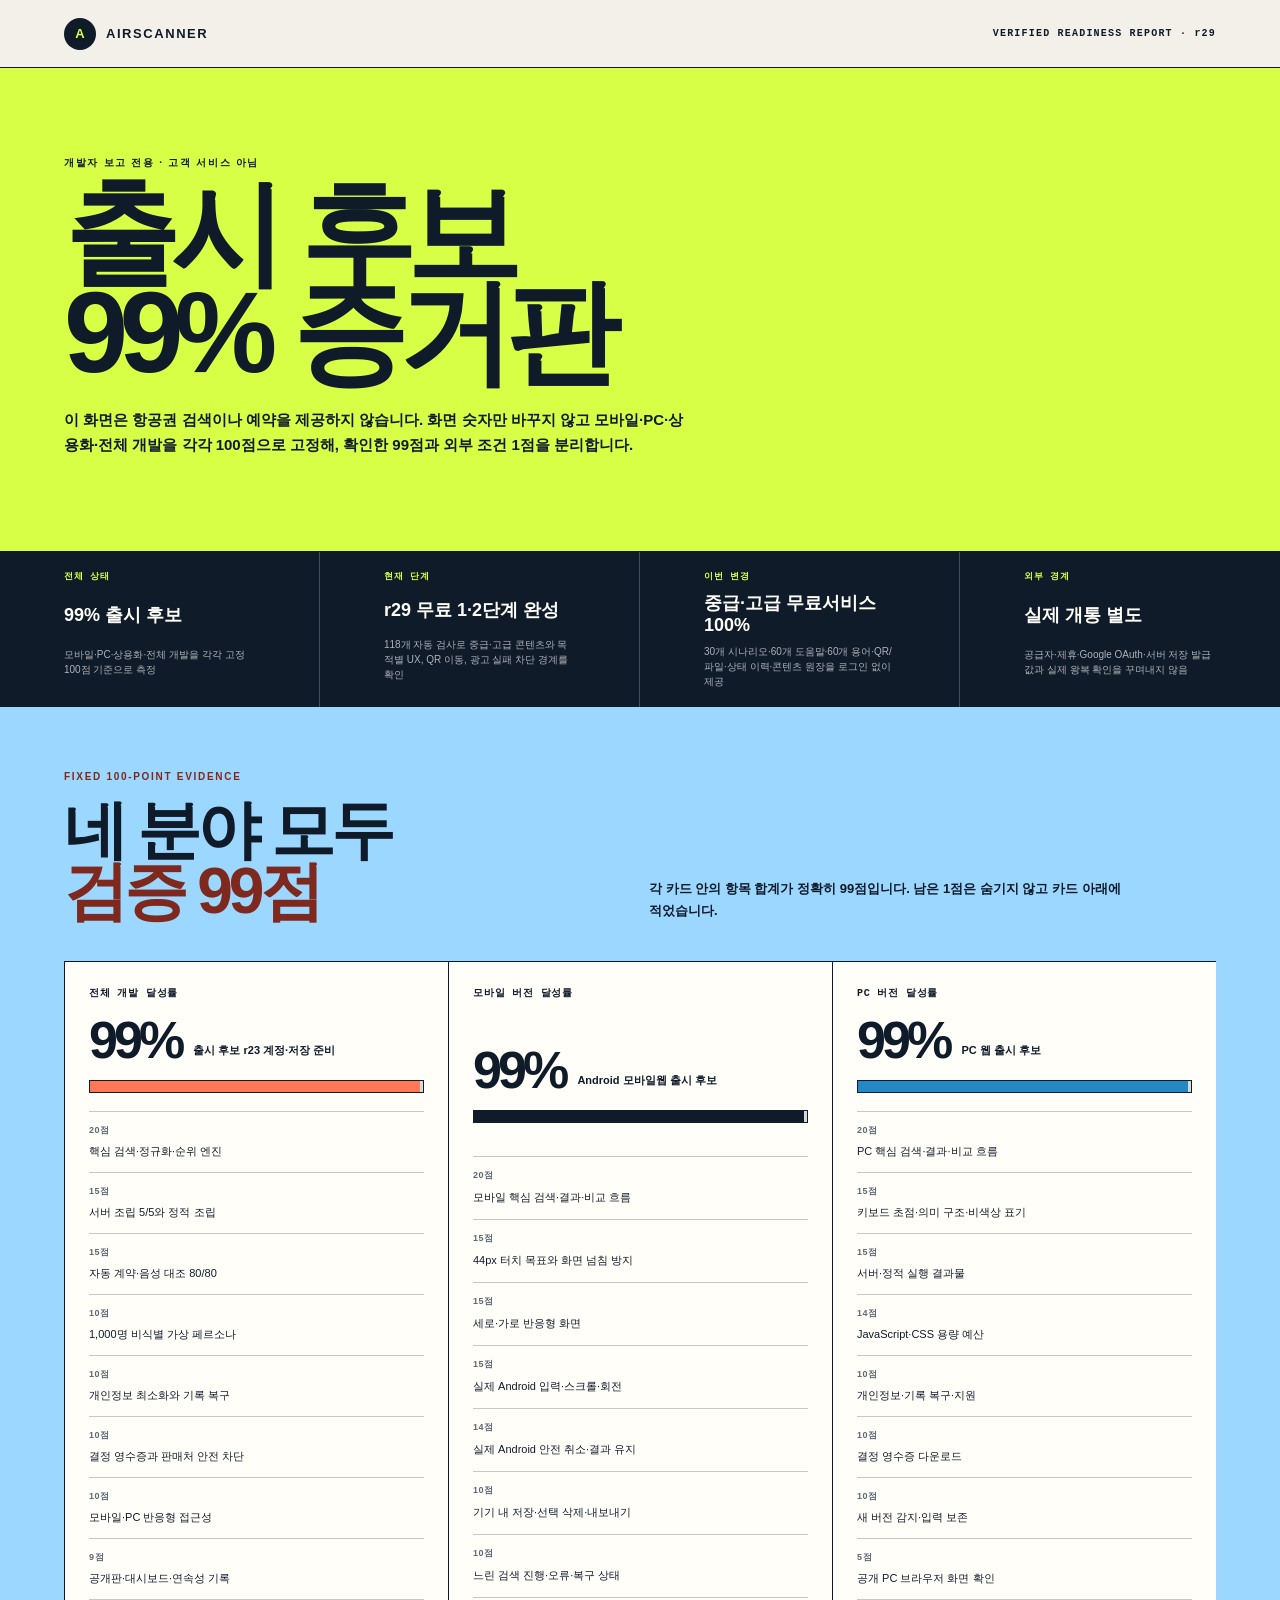
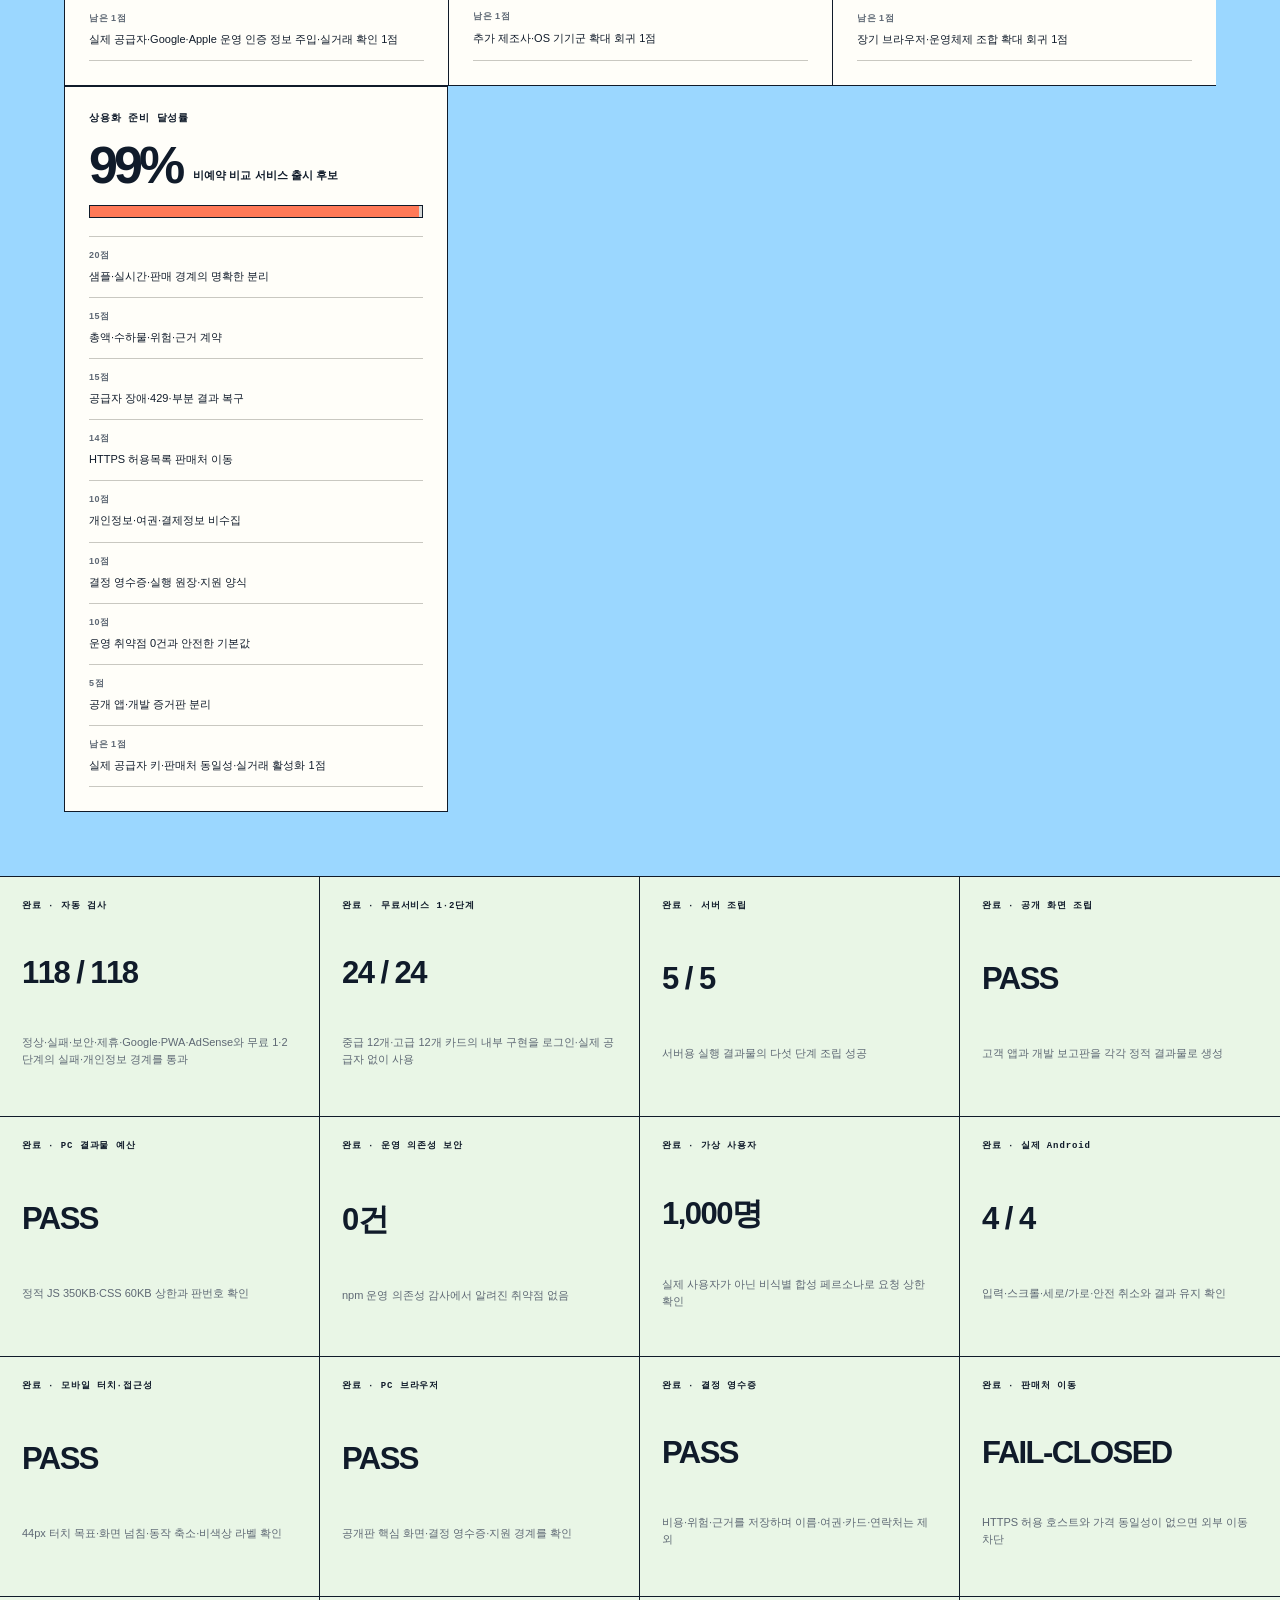
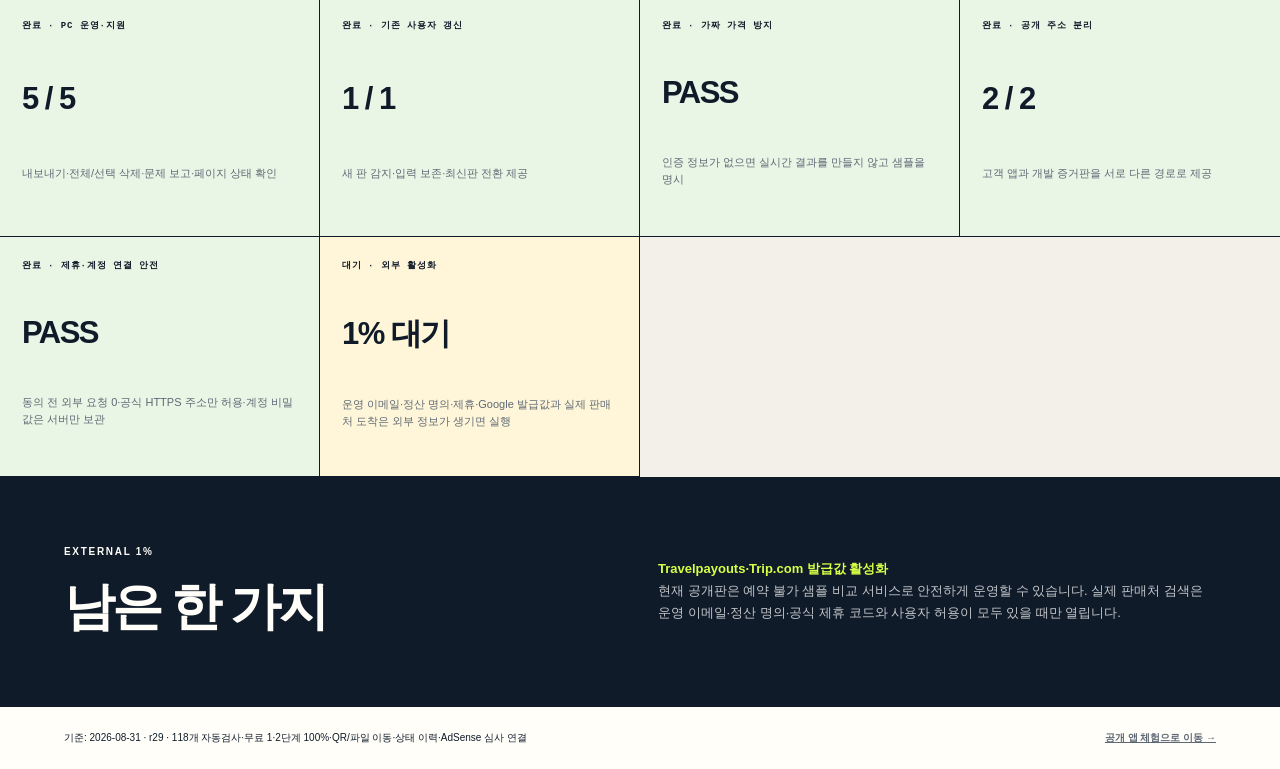
==== dashboard/index.html @ e6e827b3 "r29-free-stages-public" ====
<!doctype html>
<html lang="ko">
  <head>
    <meta charset="UTF-8" />
    <meta name="viewport" content="width=device-width, initial-scale=1.0" />
    <meta name="theme-color" content="#091628" />
    <meta name="airscanner-build" content="airscanner-0.7.0-r29-free-stage2-complete" />
    <!-- AIRSCANNER_ADSENSE_META_BEGIN --><meta name="google-adsense-account" content="ca-pub-2476023536699107"><!-- AIRSCANNER_ADSENSE_META_END -->
    <meta name="description" content="도시 공항군, 유연 날짜, 수하물과 환승 위험을 함께 비교하고 외부 판매처를 안전하게 연결하는 에어스캐너" />
    <link rel="manifest" href="./manifest.webmanifest" />
    <title>에어스캐너 — 실제 총비용 항공권 비교</title>
  </head>
  <body>
    <div id="root"></div>
    <link rel="stylesheet" href="./assets/index.css" />
    <script defer src="./assets/index.js"></script>
  </body>
</html>
---- dashboard/assets/index.css ----
:root{--ink:#101b2a;--paper:#f2f0e9;--white:#fffef9;--lime:#d7ff45;--orange:#ff7957;--blue:#9bd7ff;--green:#dff4d8;--line:#c9c8c1;--muted:#5e6874;--danger:#7f281d;--shadow:0 20px 60px rgba(16, 27, 42, .12)}*{box-sizing:border-box}body,html{overflow-x:clip}html{-webkit-text-size-adjust:100%;max-width:100%;scroll-behavior:smooth;text-size-adjust:100%}body{background:var(--paper);color:var(--ink);font-family:Arial,"Noto Sans KR",sans-serif;margin:0}button,input,select{color:inherit;font:inherit}a,button,input,select,summary{-webkit-tap-highlight-color:transparent}button{cursor:pointer}a{color:inherit;text-decoration:none}a:focus-visible,button:focus-visible,input:focus-visible,select:focus-visible,summary:focus-visible{outline:3px solid #0069c2;outline-offset:3px}section{scroll-margin-top:78px}.site-header,.site-header nav{align-items:center;display:flex}.site-header{backdrop-filter:blur(16px);background:rgba(255,254,249,.94);border-bottom:1px solid var(--ink);height:68px;justify-content:space-between;padding:0 4vw;position:sticky;top:0;z-index:30}.brand{font-size:13px;font-weight:900;gap:10px;letter-spacing:.12em}.brand,.brand-mark,.status-pill{align-items:center;display:inline-flex}.brand-mark{background:var(--ink);border-radius:50%;color:var(--lime);height:32px;justify-content:center;letter-spacing:0;width:32px}.site-header nav{font-size:11px;font-weight:800;gap:24px}.site-header nav a{white-space:nowrap}.site-header nav a:hover{text-decoration:underline;text-underline-offset:5px}.status-pill{border:1px solid var(--line);border-radius:999px;gap:8px;padding:8px 12px}.status-pill i{background:#45a854;border-radius:50%;height:8px;width:8px}.app-update-banner,.hero-console dl div{display:flex;justify-content:space-between}.app-update-banner{align-items:center;background:var(--lime);border-bottom:1px solid var(--ink);gap:24px;padding:13px 4vw;position:sticky;top:68px;z-index:29}.app-update-banner div,.first-decision li span{display:grid;gap:3px}.app-update-banner strong{font-size:12px}.app-update-banner span{font-size:10px;line-height:1.4}.app-update-banner button{background:var(--ink);border:1px solid var(--ink);color:var(--white);flex:0 0 auto;font-size:11px;font-weight:900;min-height:44px;padding:10px 16px}.hero{background:var(--white);display:grid;gap:7vw;grid-template-columns:minmax(0,1fr) 340px;min-height:640px;padding:88px 5vw 72px}.console-label,.kicker,.step-label{font-size:10px;font-weight:900;letter-spacing:.17em}.hero h1{font-size:clamp(52px,7vw,108px);letter-spacing:-.075em;line-height:.94;margin:25px 0 34px;max-width:1100px;word-break:keep-all}.hero h1 em{color:var(--orange);font-style:normal}.hero-lede{font-size:18px;line-height:1.72;margin:0;max-width:720px;word-break:keep-all}.trust-row{display:flex;flex-wrap:wrap;gap:14px 28px;margin-top:48px}.trust-row span{border-top:1px solid var(--ink);font-size:11px;font-weight:800;min-width:165px;padding-top:12px}.hero-console{align-self:end;background:var(--ink);color:var(--white);padding:28px}.hero-console .console-label{color:var(--lime);display:block;margin-bottom:54px}.hero-console>strong{display:block;font-size:25px;margin-bottom:22px}.hero-console dl{border-top:1px solid rgba(255,255,255,.25);margin:0}.hero-console dl div{border-bottom:1px solid rgba(255,255,255,.18);font-size:11px;padding:13px 0}.hero-console dt{color:rgba(255,255,255,.55)}.hero-console dd{font-weight:800;margin:0}.hero-console p{color:rgba(255,255,255,.66);font-size:12px;line-height:1.6;margin:22px 0 0}.first-decision{align-items:start;background:var(--lime);border-bottom:1px solid var(--ink);display:grid;gap:32px;grid-template-columns:minmax(0,1.05fr) minmax(0,1.25fr) minmax(220px,.7fr);padding:36px 5vw}.first-decision h2{font-size:clamp(27px,3.2vw,46px);letter-spacing:-.055em;line-height:1.03;margin:10px 0 14px}.first-decision>div>p{font-size:12px;line-height:1.65;margin:0;max-width:430px}.first-decision ol{display:grid;list-style:none;margin:0;padding:0}.first-decision li{align-items:start;border-top:1px solid rgba(20,28,34,.45);display:grid;gap:13px;grid-template-columns:32px 1fr;padding:12px 0}.first-decision li:last-child{border-bottom:1px solid rgba(20,28,34,.45)}.first-decision li>b{color:rgba(20,28,34,.6);font-size:11px;letter-spacing:.08em}.first-decision li.active strong,.first-decision li.active>b{color:var(--orange)}.first-decision li strong,.search-scope strong{font-size:13px}.first-decision li small{color:rgba(20,28,34,.72);font-size:11px;line-height:1.45}.first-decision-action{align-self:stretch;border-left:1px solid rgba(20,28,34,.45);display:flex;flex-direction:column;justify-content:space-between;padding-left:24px}.first-decision-action p{font-size:12px;font-weight:800;line-height:1.55;margin:0 0 18px}.first-decision-action button{background:var(--ink);border:1px solid var(--ink);color:var(--white);font-size:12px;font-weight:900;min-height:48px;padding:12px 16px;text-align:left}.local-record-list li span,.support-controls label{display:grid;gap:5px}.local-record-list li span>strong{align-items:center;display:flex;gap:8px}.local-record-list li span>small{color:var(--muted);font-size:10px;line-height:1.4}.support-controls{display:grid;gap:10px;grid-template-columns:1fr 1fr;margin:16px 0}.support-case,.support-controls label>span{color:var(--muted);font-size:10px;font-weight:800;line-height:1.4}.support-case{display:block;margin-top:12px}.account-section,.affiliate-section,.date-section,.evidence-section,.feedback-section,.operations-section,.results-section,.search-section{padding:84px 5vw}.account-section,.evidence-section,.feedback-section,.mode-switch button,.operations-section,.search-section{background:var(--white)}.date-section{background:var(--blue)}.results-section{background:var(--paper)}.section-heading{align-items:end;display:grid;gap:48px;grid-template-columns:minmax(0,1fr) minmax(280px,520px);margin-bottom:38px}.section-heading.compact{margin-bottom:28px}.section-heading h2{font-size:clamp(34px,4.4vw,62px);letter-spacing:-.055em;line-height:1.02;margin:12px 0 0}.section-heading p{color:var(--muted);line-height:1.7;margin:0;word-break:keep-all}.mode-switch{display:grid;grid-template-columns:1fr 1fr;margin-bottom:14px}.mode-switch button{align-items:start;border:1px solid var(--ink);display:grid;min-height:82px;padding:16px 18px;text-align:left}.account-provider-grid button+button,.affiliate-consent-actions button+button,.affiliate-provider-grid article+article,.mode-switch button+button{border-left:0}.mode-switch button[aria-pressed=true]{background:var(--ink);color:var(--white)}.mode-switch b{font-size:14px}.mode-switch span{font-size:10px;opacity:.68}.storage-banner{align-items:center;background:var(--green);border:1px solid #b9d4b3;display:flex;font-size:12px;gap:10px;margin-bottom:14px;padding:11px 14px}.search-result-status.unavailable,.storage-banner.memory-only{background:#fff0e8;border-color:#ffc1af}.storage-banner>span{align-items:center;background:var(--ink);border-radius:50%;color:var(--white);display:flex;flex:0 0 auto;height:20px;justify-content:center;width:20px}.recent-searches{align-items:center;display:flex;gap:8px;margin:0 0 14px;overflow-x:auto;padding-bottom:3px}.recent-searches>span{flex:0 0 auto;font-size:10px;font-weight:900;letter-spacing:.1em}.recent-searches button{background:var(--white);border:1px solid var(--line);display:inline-flex;flex:0 0 auto;font-size:11px;font-weight:800;gap:10px;min-height:42px;padding:10px 12px}.recent-searches small,label small{color:var(--muted)}.search-form{background:var(--white);border:1px solid var(--ink);box-shadow:var(--shadow)}.trip-type,input,select{border-bottom:1px solid var(--line)}.trip-type{display:flex;padding:12px 18px 0}.trip-type button{background:0 0;border:0;border-bottom:3px solid transparent;font-size:12px;font-weight:900;min-height:42px;padding:8px 18px}.trip-type button[aria-pressed=true]{border-bottom-color:var(--ink)}.route-grid{align-items:center;display:grid;gap:20px;grid-template-columns:1fr 48px 1fr;padding:24px}.condition-grid>label,.filter-panel>label,.primary-details label,.route-grid label{display:grid;gap:7px}fieldset legend,label>span{font-size:10px;font-weight:900;letter-spacing:.09em;text-transform:uppercase}label small{font-size:10px;line-height:1.4;text-transform:none}input,select{background:0 0;border:0;border-radius:0;min-height:44px;padding:8px 2px;width:100%}.route-grid input{font-size:clamp(26px,3vw,42px);font-weight:900;letter-spacing:-.04em;text-transform:uppercase}.swap-route{background:var(--white);border:1px solid var(--ink);border-radius:50%;font-size:18px;height:44px;width:44px}.airport-chips{align-items:center;border-top:1px solid var(--line);display:flex;flex-wrap:wrap;gap:7px;padding:12px 24px}.airport-chips>span{font-size:10px;font-weight:900;margin-right:6px}.airport-chips b{background:var(--paper);border:1px solid var(--line);border-radius:999px;font:800 10px monospace;padding:7px 10px}.airport-chips i{font-style:normal;margin:0 5px}.primary-details{border-top:1px solid var(--line);display:grid;grid-template-columns:repeat(6,1fr)}.primary-details label{border-right:1px solid var(--line);padding:17px}.primary-details label:last-child,.result-facts span:last-child{border-right:0}.disabled-field{opacity:.45}.travel-conditions{border-top:1px solid var(--ink)}.travel-conditions summary{align-items:center;display:flex;font-size:12px;font-weight:900;justify-content:space-between;min-height:52px;padding:12px 20px}.travel-conditions summary span{color:var(--muted);font-size:10px;font-weight:500}.condition-grid{background:var(--paper);border-top:1px solid var(--line);display:grid;gap:18px;grid-template-columns:1.8fr 1.3fr .8fr 1.3fr;padding:20px}fieldset{border:0;margin:0;padding:0}.segment-control{display:grid;grid-template-columns:repeat(4,1fr);margin-top:10px}.segment-control button{background:var(--white);border:1px solid var(--ink);border-right:0;font-size:10px;min-height:44px}.segment-control button:last-child{border-right:1px solid var(--ink)}.segment-control button[aria-pressed=true]{background:var(--ink);color:var(--white)}.toggle-row{align-items:center;grid-template-columns:24px 1fr;text-transform:none}.toggle-row input{accent-color:var(--ink);height:20px;min-height:20px;width:20px}.toggle-row span{display:grid;gap:3px;letter-spacing:0;text-transform:none}.toggle-row b{font-size:11px}.search-scope{align-items:center;background:var(--ink);color:var(--white);display:flex;gap:24px;justify-content:space-between;padding:18px 20px}.search-scope>div{display:grid;gap:4px}.search-scope small{color:var(--lime);font-size:9px;font-weight:900;letter-spacing:.1em}.search-scope span{color:rgba(255,255,255,.55);font-size:10px}.search-scope button{background:var(--lime);border:1px solid var(--lime);font-size:12px;font-weight:900;min-height:50px;padding:12px 18px}.search-scope button:disabled{background:#777f86;border-color:#777f86;cursor:not-allowed}.scope-blocked,.scope-executed{font-size:11px;margin:0;padding:12px 20px}.scope-blocked{background:#fff0e8;border-top:1px solid #ffc1af;color:var(--danger)}.scope-executed{background:#eef7eb;border-top:1px solid #bdd8b7;color:#294b2c}.date-matrix{display:grid;grid-auto-columns:minmax(128px,1fr);grid-auto-flow:column;overflow-x:auto;padding-bottom:8px}.date-matrix button{background:rgba(255,255,255,.62);border:1px solid var(--ink);border-right:0;display:grid;gap:8px;min-height:126px;padding:16px;text-align:left}.date-matrix button:last-child,.scope-cards>div:last-child{border-right:1px solid var(--ink)}.date-matrix button.current{background:var(--white);box-shadow:inset 0-5px 0 var(--ink)}.date-matrix button.sample-best{background:var(--lime)}.date-matrix small{font-size:9px;font-weight:900}.date-matrix strong{font:900 22px monospace}.date-matrix span{font-size:10px;line-height:1.4}.scope-cards{display:grid;grid-template-columns:1fr 1fr 2fr;margin-top:18px}.ranking-tabs button,.scope-cards>div{border:1px solid var(--ink);border-right:0;display:grid}.scope-cards>div{background:rgba(255,255,255,.55);gap:7px;min-height:78px;padding:14px}.scope-cards small{font-size:9px}.ranking-tabs b,.scope-cards strong{font-size:12px}.sticky-search-summary{align-items:center;background:var(--ink);color:var(--white);display:grid;gap:18px;grid-template-columns:1fr 1.4fr 1.4fr auto;margin:-84px -5vw 16px;padding:14px 5vw;position:sticky;top:68px;z-index:20}.sticky-search-summary div{display:grid;gap:3px}.sticky-search-summary small{color:rgba(255,255,255,.55);font-size:8px;letter-spacing:.1em}.sticky-search-summary strong{font-size:11px}.sticky-search-summary a{border:1px solid rgba(255,255,255,.5);font-size:10px;font-weight:900;min-height:40px;padding:12px}.search-result-status{align-items:center;background:#eef4fa;border:1px solid #bed5e9;display:flex;gap:20px;justify-content:space-between;margin-bottom:0;padding:14px 16px}.search-result-status>div{display:grid;gap:4px}.search-result-status strong{font-size:10px;letter-spacing:.1em}.search-result-status span{font-size:12px;line-height:1.5}.provider-progress small,.provider-progress span,.search-result-status small{color:var(--muted);font-size:9px}.search-result-status.complete{background:var(--green);border-color:#b9d4b3}.retry-search{background:0 0;border:1px solid currentColor;flex:0 0 auto;font-size:10px;font-weight:900;min-height:42px;padding:10px 12px}.provider-progress{border-bottom:1px solid var(--line);border-left:1px solid var(--line);display:grid;grid-template-columns:repeat(6,1fr);margin-bottom:68px}.provider-progress>div{background:var(--white);border-right:1px solid var(--line);display:grid;gap:4px;padding:12px 14px}.provider-progress strong{font:900 20px monospace}.ranking-tabs{display:grid;grid-template-columns:repeat(3,1fr);margin-bottom:20px}.ranking-tabs button{background:0 0;gap:5px;min-height:86px;padding:13px 15px;text-align:left}.grade-grid article:last-child,.ranking-tabs button:last-child,.state-flow span:last-child{border-right:1px solid var(--ink)}.ranking-tabs button[aria-selected=true]{background:var(--ink);color:var(--white)}.ranking-tabs small{font:800 9px monospace}.ranking-tabs span{font-size:9px;opacity:.65}.ranking-explanation{align-items:center;background:rgba(255,255,255,.78);border:1px solid var(--line);display:grid;gap:18px;grid-template-columns:minmax(180px,.7fr) minmax(260px,1.6fr) auto;margin:-6px 0 20px;padding:15px 17px}.filter-panel details p,.ranking-explanation small,.ranking-explanation span,footer a,footer p{color:var(--muted);font-size:10px}.ranking-explanation strong{display:block;margin-top:3px}.ranking-explanation p{font-size:11px;font-weight:700;margin:0}.results-layout{align-items:start;display:grid;gap:16px;grid-template-columns:220px minmax(0,1fr) 280px}.compare-panel,.filter-panel{background:var(--white);border:1px solid var(--ink);position:sticky;top:144px}.panel-title{align-items:center;background:var(--ink);color:var(--white);display:flex;justify-content:space-between;padding:13px 14px}.panel-title span{color:var(--lime);font:800 9px monospace}.panel-title b,.result-facts b{font-size:10px}.filter-panel>label{border-bottom:1px solid var(--line);padding:14px}.filter-panel details{padding:14px}.candidate-details summary,.filter-panel details summary{font-size:10px;font-weight:900}.filter-panel details p{line-height:1.5}.result-list{display:grid;gap:14px}.result-card{background:var(--white);border:1px solid var(--ink);padding:20px;transition:box-shadow .15s,transform .15s}.result-card.selected{box-shadow:6px 6px 0 var(--ink);transform:translate(-3px,-3px)}.result-card-head{display:grid;gap:24px;grid-template-columns:1fr auto}.result-role{background:var(--lime);display:inline-block;font-size:9px;font-weight:900;letter-spacing:.06em;padding:6px 8px}.matched-roles{color:var(--muted);display:block;font-size:9px;font-weight:700;margin-top:7px}.result-card h3{font-size:26px;letter-spacing:-.04em;margin:18px 0 6px}.result-card-head p{margin:0}.result-price{display:grid;gap:4px;min-width:180px;text-align:right}.result-price small,.result-price span{color:var(--muted);font-size:9px}.result-price strong{font-size:27px;letter-spacing:-.04em}.result-facts{border-bottom:1px solid var(--line);border-top:1px solid var(--line);display:grid;grid-template-columns:repeat(4,1fr);margin-top:18px}.result-facts span{border-right:1px solid var(--line);display:grid;font-size:9px;gap:5px;min-height:64px;padding:11px}.sample-warning{background:#fff4cd;border:1px solid #e4c95d;font-size:10px;line-height:1.5;margin-top:12px;padding:10px 12px}.sample-warning b{margin-right:8px}.candidate-details{border-bottom:1px solid var(--line);margin-top:10px}.candidate-details summary{min-height:44px;padding:14px 2px}.detail-columns{display:grid;gap:22px;grid-template-columns:1fr 1fr;padding:8px 0 18px}.detail-columns h4{font-size:11px;margin:0 0 10px}.breakdown-list,.identity-list{margin:0}.breakdown-list div,.identity-list div{border-bottom:1px solid var(--line);display:flex;font-size:9px;justify-content:space-between;padding:8px 0}.breakdown-list dd,.identity-list dd{font-weight:800;margin:0;max-width:62%;text-align:right}.breakdown-list .total{font-size:11px}.fx-note{color:var(--muted);font-size:9px;line-height:1.5}.result-actions{display:flex;flex-wrap:wrap;gap:8px;justify-content:flex-end;padding-top:15px}.result-actions button{min-height:44px;padding:10px 12px}.text-button{background:0 0;border:1px solid var(--line);font-size:10px;font-weight:800}.text-button[aria-pressed=true]{background:var(--blue);border-color:var(--ink)}.primary-small{background:var(--ink);border:1px solid var(--ink);color:var(--white);font-size:10px;font-weight:900}.empty-results{background:var(--white);border:1px dashed var(--ink);padding:48px;text-align:center}.compare-panel>p,.empty-results p,.result-card-head p{color:var(--muted);font-size:11px}.compare-panel{display:grid}.compare-panel>p{font-size:10px;line-height:1.5;padding:14px}.compare-item,.compare-summary{display:grid;gap:5px;padding:14px}.compare-item{border-bottom:1px solid var(--line);position:relative}.compare-item button{background:0 0;border:0;font-size:18px;position:absolute;right:8px;top:5px}.compare-item small{color:var(--muted);font-size:8px;letter-spacing:.08em}.compare-item strong{font-size:16px}.compare-item span{font-size:9px}.compare-summary{background:var(--blue)}.compare-summary small,.compare-summary span{font-size:8px}.recheck-bar{align-items:center;background:var(--ink);bottom:0;color:var(--white);display:grid;gap:10px;grid-template-columns:1fr auto auto auto;margin-top:18px;padding:14px;position:sticky;z-index:12}.recheck-bar>div{display:grid;gap:3px}.recheck-bar small{color:var(--lime);font-size:8px}.recheck-bar strong{font-size:12px}.recheck-bar span{color:rgba(255,255,255,.6);font-size:9px}.recheck-bar button{background:var(--lime);border:1px solid var(--lime);font-size:10px;font-weight:900;min-height:44px;padding:10px 13px}.recheck-bar button:disabled{background:0 0;border-color:#66707a;color:#818992;cursor:not-allowed}.evidence-grid{display:grid;gap:18px}.grade-grid,.state-flow{display:grid;grid-template-columns:repeat(5,1fr)}.grade-grid article,.state-flow span{border:1px solid var(--ink);border-right:0}.state-flow span{font:800 9px monospace;min-height:50px;padding:18px 10px;text-align:center}.grade-grid{grid-template-columns:repeat(4,1fr)}.grade-grid article{min-height:160px;padding:18px}.grade-grid b{font-size:34px}.grade-grid strong{display:block;font-size:11px;margin:18px 0 8px}.grade-grid p{line-height:1.5}.run-ledger{align-items:center;background:var(--paper);border:1px solid var(--ink);display:grid;gap:12px;grid-template-columns:1fr auto;margin-top:18px;padding:16px}.run-ledger>div{display:grid;gap:4px}.run-ledger small{font:800 8px monospace}.run-ledger strong{font:800 12px monospace;overflow-wrap:anywhere}.grade-grid p,.run-ledger p,.run-ledger span{color:var(--muted);font-size:9px}.feedback-options button,.run-ledger button{background:var(--white);border:1px solid var(--ink)}.run-ledger button{font-size:9px;font-weight:900;min-height:42px;padding:10px 12px}.run-ledger p{grid-column:1/-1;margin:0}.feedback-options{display:grid;grid-template-columns:repeat(5,1fr)}.feedback-options button{border-right:0;display:grid;gap:8px;min-height:112px;padding:16px;text-align:left}.feedback-options button:last-child,.operations-grid article:last-child,.progress-grid article:last-child,.pwa-grid article:last-child{border-right:1px solid var(--ink)}.account-provider-grid button,.feedback-options button[aria-pressed=true],.feedback-save-state>span{background:var(--ink);color:var(--white)}.feedback-options strong{font-size:12px}.feedback-options small,.passport-qr figcaption{color:var(--muted);font-size:9px;line-height:1.5}.feedback-options button[aria-pressed=true] small{color:rgba(255,255,255,.66)}.feedback-save-state{align-items:center;background:var(--paper);border:1px solid var(--line);display:grid;gap:12px;grid-template-columns:auto 1fr auto;margin-top:14px;padding:13px}.feedback-save-state>span{align-items:center;border-radius:50%;display:flex;height:22px;justify-content:center;width:22px}.feedback-save-state>div{display:grid;gap:3px}.feedback-save-state strong{font-size:10px}.feedback-save-state p,.feedback-save-state small{color:var(--muted);font-size:9px;margin:0}.feedback-save-state.saved{background:var(--green)}.account-status.invalid,.account-status.unavailable,.affiliate-status.invalid,.affiliate-status.unavailable,.feedback-save-state.memory-only{background:#fff0e8}.affiliate-section{background:#eef4fa}.account-section,.affiliate-section{border-top:1px solid var(--ink)}.account-status{align-items:center;background:var(--paper);border:1px solid var(--ink);display:grid;gap:8px;grid-template-columns:160px 1fr;margin:26px 0 0;padding:15px 18px}.account-status strong{font-size:11px}.account-status span{color:var(--muted);font-size:11px;line-height:1.55}.account-provider-grid{display:grid;grid-template-columns:1fr 1fr;margin-top:18px}.account-provider-grid button{border:1px solid var(--ink);font-size:13px;font-weight:900;min-height:58px;padding:12px 16px;text-align:left}.account-provider-grid button:disabled{background:#e7e7e2;color:var(--muted);cursor:not-allowed}.account-signed-in{align-items:end;background:var(--lime);border:1px solid var(--ink);display:grid;gap:18px;grid-template-columns:minmax(0,1fr) minmax(280px,.95fr);margin-top:18px;padding:22px}.account-signed-in>div:first-child{display:grid;gap:5px}.account-signed-in small,.affiliate-consent small{font:800 9px monospace;letter-spacing:.1em}.account-signed-in strong{font-size:22px;letter-spacing:-.04em}.account-signed-in span{color:var(--muted);font-size:11px}.account-actions{display:grid;grid-template-columns:1fr 1fr}.account-actions button{background:var(--white);border:1px solid var(--ink);font-size:11px;font-weight:900;min-height:48px;padding:10px 12px;text-align:left}.account-actions button:hover,.affiliate-consent-actions button[aria-pressed=true]{background:var(--ink);color:var(--white)}.account-boundary{align-items:start;background:#eef4fa;border:1px solid #bed5e9;display:grid;gap:18px;grid-template-columns:160px 1fr;margin-top:18px;padding:18px}.account-boundary strong,.affiliate-status strong{font-size:11px}.account-boundary span,.account-message,.affiliate-status span{color:var(--muted);font-size:11px;line-height:1.65}.account-message{background:var(--paper);border:1px solid var(--line);margin:12px 0 0;padding:12px 14px}.affiliate-disclosure,.affiliate-status{display:grid;grid-template-columns:160px 1fr}.affiliate-status{align-items:center;background:var(--white);border:1px solid var(--ink);gap:8px;margin:26px 0 0;padding:15px 18px}.affiliate-status span{line-height:1.55}.affiliate-disclosure{background:var(--ink);color:var(--white);gap:18px;padding:18px}.affiliate-disclosure strong{color:var(--lime);font-size:11px}.affiliate-disclosure p{color:rgba(255,255,255,.78);font-size:11px;line-height:1.65;margin:0}.affiliate-consent{align-items:end;background:var(--lime);border:1px solid var(--ink);display:grid;gap:20px;grid-template-columns:minmax(0,1fr) auto;margin-top:18px;padding:22px}.affiliate-consent>div:first-child{display:grid;gap:8px}.affiliate-consent h3,.affiliate-provider-grid h3{font-size:22px;letter-spacing:-.04em;margin:0}.affiliate-consent p{font-size:11px;line-height:1.65;margin:0}.affiliate-consent-actions{display:grid;grid-template-columns:1fr 1fr;min-width:280px}.affiliate-consent-actions button,.affiliate-provider-grid article{background:var(--white);border:1px solid var(--ink);min-height:48px;padding:10px 12px}.affiliate-consent-state{color:var(--muted);grid-column:1/-1}.affiliate-provider-grid{display:grid;grid-template-columns:1fr 1fr;margin-top:18px}.affiliate-provider-grid article{display:flex;flex-direction:column;gap:13px;min-height:250px;padding:22px}.affiliate-provider-grid small,.operations-grid small,.pwa-grid small{color:var(--muted);font:800 9px monospace;letter-spacing:.1em}.affiliate-provider-grid p,.commercial-policies p{color:var(--muted);font-size:11px;line-height:1.65;margin:0}.affiliate-link,.affiliate-provider-grid button{align-items:center;background:var(--ink);border:1px solid var(--ink);color:var(--white);display:flex;font-size:11px;font-weight:900;justify-content:center;margin-top:auto;min-height:48px;padding:11px 14px;text-align:center}.affiliate-provider-grid button:disabled{background:#e7e7e2;color:var(--muted);cursor:not-allowed}.affiliate-widget{border-top:1px solid var(--line);margin-top:auto;min-height:64px;padding-top:12px}.affiliate-support,.commercial-policies{background:var(--white);border:1px solid var(--ink)}.commercial-policies{margin-top:18px}.commercial-policies summary{cursor:pointer;font-size:11px;font-weight:900;padding:16px 18px}.commercial-policies>div{border-top:1px solid var(--line);display:grid;gap:10px;padding:18px}.commercial-policies strong{color:var(--ink)}.affiliate-support{display:block;font-size:10px;font-weight:900;margin:12px 0 0;padding:12px 14px}.affiliate-support.pending{color:var(--muted);font-weight:700}.advanced-panels>section+section,.operations-section,.pwa-readiness{border-top:1px solid var(--ink)}.pwa-readiness{background:#eef4fa;padding:84px 5vw}.pwa-grid{display:grid;grid-template-columns:repeat(3,1fr)}.operations-grid button,.pwa-grid article{background:var(--white);border:1px solid var(--ink)}.pwa-grid article{border-right:0;display:grid;gap:12px;min-height:190px;padding:22px}.pwa-grid strong{font-size:18px}.operations-grid p,.pwa-grid p,.pwa-note{color:var(--muted);font-size:11px;line-height:1.65;margin:0}.pwa-note{margin:14px 0 0}.operations-grid{display:grid;grid-template-columns:repeat(5,1fr)}.operations-grid article{background:var(--paper);border:1px solid var(--ink);border-right:0;display:flex;flex-direction:column;gap:14px;min-height:280px;padding:22px}.operations-grid h3{font-size:20px;letter-spacing:-.04em;line-height:1.1;margin:0}.operations-grid button{font-size:11px;font-weight:900;margin-top:auto;min-height:44px;padding:10px 12px;text-align:left}.operations-grid button:hover{background:var(--lime)}.operations-health{color:var(--muted);font-size:10px;line-height:1.4}.operations-boundary{align-items:start;background:var(--ink);color:var(--white);display:grid;gap:18px;grid-template-columns:150px 1fr;margin-top:18px;padding:18px}.operations-boundary strong{color:var(--lime);font-size:11px}.operations-boundary span,.operations-message{font-size:11px;line-height:1.65}.operations-message{background:#eef4fa;border:1px solid #bed5e9;margin:14px 0 0;padding:12px 14px}.local-record-list{display:grid;gap:8px;list-style:none;margin:0;padding:0}.local-record-list li{align-items:center;border-top:1px solid var(--line);display:grid;gap:8px;grid-template-columns:1fr auto;padding-top:8px}.local-record-list span{display:grid;font-size:9px;gap:2px}.local-record-list b{color:var(--muted);font-size:8px}.local-record-list button{font-size:9px;margin:0;min-height:36px;padding:7px 9px}.coverage-section{background:var(--ink);color:var(--white);display:grid;gap:70px;grid-template-columns:1fr 1.4fr;padding:82px 5vw}.progress-section{background:var(--green);padding:84px 5vw}.progress-summary{border:1px solid var(--ink);display:grid;grid-template-columns:repeat(4,1fr);margin:28px 0 18px}.progress-summary>div{background:rgba(255,255,255,.58);border-right:1px solid var(--ink);display:grid;gap:6px;min-height:112px;padding:16px}.commercial-boundary>div:last-child,.dashboard-meta article:last-child,.progress-summary>div:last-child,.tool-jump a:last-child{border-right:0}.progress-grid p,.progress-summary small,.progress-summary span{color:var(--muted);font-size:9px}.progress-summary strong{font:900 28px monospace}.progress-grid{display:grid;grid-template-columns:repeat(4,1fr)}.progress-grid article{background:var(--white);border:1px solid var(--ink);border-right:0;display:grid;gap:12px;min-height:210px;padding:20px}.progress-grid small{color:var(--muted);font:800 9px monospace;letter-spacing:.08em}.progress-grid strong{font-size:17px;line-height:1.2}.progress-grid p{font-size:11px;line-height:1.6;margin:0}.progress-footnote{color:var(--muted);font-size:10px;margin:14px 0 0}.dashboard-page{background:var(--paper);color:var(--ink);min-height:100vh}.dashboard-header{align-items:center;border-bottom:1px solid var(--ink);display:flex;justify-content:space-between;min-height:68px;padding:0 5vw}.dashboard-header>span{font:800 10px monospace;letter-spacing:.12em}.dashboard-hero{background:var(--lime);border-bottom:1px solid var(--ink);padding:78px 5vw}.dashboard-hero h1{font-size:clamp(54px,9vw,126px);letter-spacing:-.075em;line-height:.86;margin:14px 0 26px}.dashboard-hero h1 em{font-style:normal}.dashboard-hero p:last-child{font-size:15px;font-weight:700;line-height:1.65;max-width:620px}.dashboard-meta{background:var(--ink);display:grid;grid-template-columns:repeat(4,1fr)}.dashboard-meta article{border-right:1px solid rgba(255,255,255,.22);display:grid;gap:8px;min-height:140px;padding:18px 5vw}.dashboard-meta small{color:var(--lime);font:800 9px monospace;letter-spacing:.1em}.dashboard-meta strong{color:var(--white);font-size:18px}.dashboard-meta p{color:rgba(255,255,255,.66);font-size:10px;line-height:1.5;margin:0}.dashboard-readiness{background:var(--blue);border-bottom:1px solid var(--ink);padding:64px 5vw}.dashboard-section-heading{display:grid;gap:18px;grid-template-columns:1fr 1fr;margin-bottom:38px}.dashboard-section-heading .step-label{color:var(--danger);grid-column:1/-1}.dashboard-section-heading h2{font-size:clamp(38px,5vw,70px);letter-spacing:-.065em;line-height:.96;margin:0}.dashboard-section-heading h2 em{color:var(--danger);font-style:normal}.dashboard-section-heading p{align-self:end;font-size:13px;font-weight:700;line-height:1.7;margin:0;max-width:480px}.readiness-grid{display:grid;grid-template-columns:repeat(3,1fr)}.readiness-grid article{background:var(--white);border:1px solid var(--ink);border-right:0;display:grid;gap:18px;padding:24px}.readiness-grid article:last-child{border-right:1px solid var(--ink)}.readiness-grid small{font:800 10px monospace;letter-spacing:.08em}.readiness-value{align-items:end;display:flex;gap:12px}.readiness-value strong{font-size:52px;letter-spacing:-.075em;line-height:.85}.readiness-value span{font-size:11px;font-weight:900;padding-bottom:4px}.readiness-track{background:#d5d8d8;border:1px solid var(--ink);height:13px;overflow:hidden}.readiness-track i{background:var(--orange);display:block;height:100%;min-width:0}.readiness-grid article:nth-child(2) .readiness-track i{background:var(--ink)}.readiness-grid article:nth-child(3) .readiness-track i{background:#2289c5}.readiness-grid dl{border-top:1px solid var(--line);display:grid;gap:0;margin:0}.readiness-grid dl div{border-bottom:1px solid var(--line);display:grid;gap:6px;padding:12px 0}.readiness-grid dt{color:var(--muted);font-size:9px;font-weight:900;letter-spacing:.06em}.readiness-grid dd{font-size:11px;line-height:1.55;margin:0}.dashboard-metrics{display:grid;grid-template-columns:repeat(4,1fr)}.dashboard-metrics article{background:var(--white);border-bottom:1px solid var(--ink);border-right:1px solid var(--ink);display:grid;gap:18px;min-height:240px;padding:22px}.cost-inputs label:nth-child(2n),.dashboard-metrics article:nth-child(4n),.scenario-grid button:nth-child(4n){border-right:0}.dashboard-metrics article.complete{background:#e9f6e6}.dashboard-metrics article.progress{background:#eef4fa}.dashboard-metrics article.pending{background:#fff6d9}.dashboard-metrics small{font:800 9px monospace;letter-spacing:.1em}.dashboard-metrics strong{font-size:31px;letter-spacing:-.05em}.dashboard-metrics p,.passport-layout article>p{color:var(--muted);font-size:11px;line-height:1.6;margin:0}.dashboard-next{align-items:center;background:var(--ink);color:var(--white);display:grid;gap:36px;grid-template-columns:1fr 1fr;padding:64px 5vw}.dashboard-next h2{font-size:clamp(34px,4vw,58px);letter-spacing:-.06em;margin:14px 0 0}.dashboard-next p{color:rgba(255,255,255,.75);font-size:13px;line-height:1.7;margin:0}.dashboard-next strong,.step-label.light{color:var(--lime)}.dashboard-footer{align-items:center;display:flex;font-size:10px;justify-content:space-between;padding:24px 5vw}.dashboard-footer a{font-weight:900;text-decoration:underline}.coverage-section h2{font-size:clamp(40px,6vw,78px);letter-spacing:-.065em;line-height:1;margin:18px 0 0}.coverage-list{border-top:1px solid rgba(255,255,255,.3)}.coverage-list>div{align-items:center;border-bottom:1px solid rgba(255,255,255,.2);display:grid;grid-template-columns:48px 90px 1fr;min-height:64px}.coverage-list span{color:var(--lime);font:800 9px monospace}.coverage-list strong{font-size:12px}.coverage-list p{color:rgba(255,255,255,.6);font-size:10px;margin:0}.tool-jump a,footer{align-items:center;display:flex}.free-service-hub,footer{border-top:1px solid var(--ink)}footer{background:var(--white);justify-content:space-between;padding:24px 5vw}.free-service-hub{background:#f4f0e7;padding:72px 5vw}.free-service-hub .section-heading h2{max-width:760px}.tool-jump{background:var(--ink);display:grid;grid-template-columns:repeat(6,1fr);margin:34px 0}.tool-jump a{border-right:1px solid rgba(255,255,255,.24);color:var(--white);font-size:11px;font-weight:900;justify-content:center;min-height:52px;padding:10px;text-align:center}.tool-jump a:focus-visible,.tool-jump a:hover{background:var(--lime);color:var(--ink)}.free-service-hub>section{border:1px solid var(--ink);margin-top:26px;scroll-margin-top:74px}.lab-heading,.scenario-grid button{background:var(--white);border-bottom:1px solid var(--ink);display:grid}.lab-heading{align-items:end;gap:24px;grid-template-columns:1fr 1fr;padding:24px}.lab-heading small{color:var(--danger);font:800 10px monospace;letter-spacing:.1em}.lab-heading h3{font-size:clamp(28px,3.4vw,48px);letter-spacing:-.055em;line-height:1;margin:10px 0 0}.lab-heading p{color:var(--muted);font-size:12px;font-weight:700;line-height:1.65;margin:0}.scenario-grid{display:grid;grid-template-columns:repeat(4,1fr)}.scenario-grid button{align-content:start;border:0;border-right:1px solid var(--ink);color:var(--ink);gap:9px;min-height:154px;padding:18px;text-align:left}.cost-inputs label:nth-last-child(-n+2),.scenario-grid button:nth-last-child(-n+4){border-bottom:0}.scenario-grid button[aria-pressed=true]{background:var(--lime);box-shadow:inset 0 0 0 3px var(--ink)}.scenario-grid button>span{color:var(--danger);font:800 9px monospace;letter-spacing:.08em}.scenario-grid button strong{font-size:17px}.cost-result p,.scenario-grid button small{color:var(--muted);font-size:10px;line-height:1.55}.calculator-layout,.passport-layout,.preference-layout{display:grid;grid-template-columns:1.3fr .7fr}.help-layout{display:grid}.cost-inputs{background:var(--white);display:grid;grid-template-columns:repeat(2,1fr)}.cost-inputs label,.preference-layout label{border-bottom:1px solid var(--line);display:grid}.cost-inputs label{border-right:1px solid var(--line);gap:7px;min-height:96px;padding:15px;position:relative}.cost-inputs label>span,.help-lab .lab-heading label span,.preference-layout label>span{font-size:10px;font-weight:900}.cost-inputs input{background:#f5f3ed;border:1px solid var(--ink);border-radius:0;font-size:17px;font-weight:800;min-height:42px;padding:8px 44px 8px 10px;width:100%}.cost-inputs label>small{bottom:26px;color:var(--muted);font-size:9px;font-weight:900;position:absolute;right:25px}.cost-result{background:var(--blue);border-left:1px solid var(--ink);display:grid;gap:18px;padding:28px}.cost-result>small,.passport-layout article>small,.preference-layout aside>small{font:800 9px monospace;letter-spacing:.1em}.cost-result>strong{font-size:clamp(34px,4vw,58px);letter-spacing:-.06em}.cost-result dl{border-top:1px solid var(--ink);margin:0}.cost-result dl div{border-bottom:1px solid rgba(20,28,34,.34);padding:11px 0}.cost-result dd,.cost-result dt{font-size:10px;font-weight:800;margin:0}.cost-result p{line-height:1.6;margin:auto 0 0}.passport-layout article,.preference-layout>div{background:var(--white);display:grid;gap:6px;padding:24px}.preference-layout label{gap:10px;padding:10px 0 16px}.cost-result dl div,.preference-layout label>span{display:flex;justify-content:space-between}.preference-layout input[type=range]{accent-color:var(--danger);min-height:44px;width:100%}.preference-layout aside{background:var(--ink);color:var(--white);display:grid;gap:20px;padding:28px}.preference-layout aside>strong{font-size:18px;line-height:1.5}.weight-bars{display:grid;gap:9px}.weight-bars span{background:rgba(255,255,255,.16);height:29px;position:relative}.weight-bars i{background:var(--lime);display:block;height:100%}.weight-bars b{color:var(--white);font:800 9px monospace;left:8px;position:absolute;top:9px}.passport-layout article{gap:15px;min-height:240px}.help-layout>div+div,.passport-layout article+article{border-left:1px solid var(--ink)}.passport-layout article>strong{font-size:20px;word-break:break-word}.passport-actions{display:flex;flex-wrap:wrap;gap:8px}.passport-actions button,.passport-actions label{align-items:center;background:var(--ink);border:1px solid var(--ink);color:var(--white);cursor:pointer;display:inline-flex;font-size:10px;font-weight:900;min-height:44px;padding:9px 13px}.passport-actions label input{height:1px;opacity:0;position:absolute;width:1px}.passport-actions button:hover,.passport-actions label:hover{background:var(--lime);color:var(--ink)}.passport-layout ul{display:grid;gap:0;list-style:none;margin:0;padding:0}.passport-layout li{border-top:1px solid var(--line);display:grid;font-size:10px;gap:6px;padding:10px 0}.passport-layout li span{color:var(--muted);overflow-wrap:anywhere}.passport-message{background:var(--lime);border-top:1px solid var(--ink);font-size:11px;font-weight:800;margin:0;padding:14px 24px}.checklist-progress{background:#d5d8d8;border-bottom:1px solid var(--ink);height:12px}.checklist-progress i{background:var(--orange);display:block;height:100%;transition:width .2s ease}.checklist-grid{background:var(--white);display:grid;grid-template-columns:1fr 1fr}.checklist-grid label{align-items:start;border-bottom:1px solid var(--line);border-right:1px solid var(--line);cursor:pointer;display:grid;gap:12px;grid-template-columns:auto 1fr;min-height:78px;padding:16px}.checklist-grid label:nth-child(2n){border-right:0}.checklist-grid label:nth-last-child(-n+2){border-bottom:0}.checklist-grid input{accent-color:var(--danger);height:22px;width:22px}.checklist-grid span{font-size:11px;font-weight:750;line-height:1.55}.checklist-grid span b{color:var(--danger);font:800 9px monospace;margin-right:8px}.help-lab .lab-heading label{display:grid;gap:8px}.help-lab .lab-heading input{background:#f5f3ed;border:1px solid var(--ink);border-radius:0;font-size:13px;min-height:46px;padding:10px 12px;width:100%}.help-layout{grid-template-columns:1fr 1fr}.help-layout>div{background:var(--white);padding:24px}.help-layout h4{font-size:17px;margin:0 0 18px}.help-layout details{border-top:1px solid var(--line)}.help-layout details:last-child{border-bottom:1px solid var(--line)}.help-layout summary{cursor:pointer;font-size:11px;font-weight:900;min-height:44px;padding:14px 4px}.help-layout details p{color:var(--muted);font-size:10px;line-height:1.65;margin:0;padding:0 4px 14px}.help-layout dl{border-top:1px solid var(--line);margin:0}.help-layout dl div{border-bottom:1px solid var(--line);display:grid;gap:10px;grid-template-columns:112px 1fr;padding:11px 4px}.advanced-glossary dt,.help-layout dt{font-size:10px;font-weight:900}.advanced-panels article p,.advanced-panels article span,.help-layout dd{color:var(--muted);font-size:10px;line-height:1.55;margin:0}.empty-help{background:#fff3c4;border-top:1px solid var(--ink);font-size:11px;font-weight:800;margin:0;padding:16px 24px}.commercial-boundary{background:var(--ink);color:var(--white);display:grid;grid-template-columns:repeat(3,1fr);margin-top:26px}.commercial-boundary>div{border-right:1px solid rgba(255,255,255,.25);display:grid;gap:9px;min-height:112px;padding:20px}.commercial-boundary small{color:var(--lime);font:800 9px monospace;letter-spacing:.08em}.adsense-status span,.commercial-boundary strong{font-size:12px;line-height:1.55}.adsense-section{background:#eef4ff;border-bottom:1px solid var(--ink);border-top:1px solid var(--ink);padding:84px 5vw}.adsense-readiness-grid article,.adsense-status{background:var(--white);border:1px solid var(--ink)}.adsense-status{align-items:center;display:grid;gap:16px;grid-template-columns:190px 1fr;margin-top:30px;padding:18px}.adsense-status strong{font-size:12px}.adsense-readiness-grid{display:grid;grid-template-columns:repeat(4,1fr);margin-top:18px}.adsense-readiness-grid article{border-right:0;min-height:175px;padding:22px}.adsense-readiness-grid article:last-child,.service-view-nav button:last-child{border-right:1px solid var(--ink)}.adsense-placement>small,.adsense-readiness-grid small{color:var(--muted);font-size:9px;font-weight:900;letter-spacing:.12em}.adsense-readiness-grid strong{display:block;font-size:17px;margin:26px 0 10px}.adsense-policy-note p,.adsense-readiness-grid p{font-size:11px;line-height:1.55;margin:0}.adsense-policy-note,.stage-readiness article{border:1px solid var(--ink);border-top:0;display:grid}.adsense-policy-note{align-items:start;gap:18px;grid-template-columns:150px 1fr auto;padding:20px 22px}.adsense-policy-note a,.adsense-policy-note strong,.service-view-nav button{font-size:11px;font-weight:900}.adsense-policy-note p{line-height:1.6}.adsense-policy-note a{color:#075985;text-decoration:underline;text-underline-offset:3px}.adsense-placement{background:var(--white);border-bottom:1px solid var(--line);border-top:1px solid var(--line);margin:0;min-height:110px;padding:18px 5vw;text-align:center}.adsense-placement>small{display:block;font-weight:800;letter-spacing:.08em;margin-bottom:10px}.adsense-placement .adsbygoogle{margin:0 auto;max-width:1200px;min-height:90px;width:100%}.adsense-multiplex{min-height:260px}.adsense-multiplex .adsbygoogle{min-height:220px}.advanced-service-hub{background:#f1efe7;border-bottom:1px solid var(--ink);border-top:1px solid var(--ink);padding:84px 5vw}.service-view-nav{display:grid;grid-template-columns:repeat(6,1fr);margin-top:30px;position:sticky;top:68px;z-index:12}.service-view-nav button{border-right:0;min-height:48px}.service-view-nav button[aria-current=page]{background:var(--ink);color:var(--white)}.stage-readiness{display:grid;grid-template-columns:1fr 1fr}.stage-readiness article{background:var(--green);gap:8px;padding:20px}.stage-readiness article+article{background:var(--blue);border-left:0}.stage-readiness small,.stage-readiness span{font-size:9px}.stage-readiness strong{font-size:14px}.advanced-panels,.service-view-nav button{background:var(--white);border:1px solid var(--ink)}.advanced-panels{margin-top:24px}.advanced-scenario-grid,.context-help-list,.ledger-grid,.seller-response-grid,.service-status-grid,.trip-action-grid{display:grid;grid-template-columns:repeat(3,1fr)}.advanced-scenario-grid article,.context-help-list article,.ledger-grid article,.seller-response-grid article,.service-status-grid article,.trip-action-grid article{border-right:1px solid var(--line);border-top:1px solid var(--line);display:grid;gap:8px;min-height:120px;padding:18px}.advanced-scenario-grid article:nth-child(3n),.context-help-list article:nth-child(3n),.ledger-grid article:nth-child(3n),.seller-response-grid article:nth-child(3n),.service-status-grid article:nth-child(3n),.trip-action-grid article:nth-child(3n){border-right:0}.advanced-panels article small{color:var(--muted);font-size:8px;font-weight:900;letter-spacing:.08em}.advanced-panels article strong{font-size:12px;line-height:1.4}.context-help-controls{align-items:end;background:#eef4ff;border-top:1px solid var(--ink);display:grid;gap:14px;grid-template-columns:180px 1fr auto;padding:18px}.context-help-controls label{display:grid;gap:6px}.context-help-controls label span{font-size:9px;font-weight:900}.context-help-controls input,.context-help-controls select{background:var(--white);border:1px solid var(--ink);min-height:44px;padding:9px}.context-help-controls button,.install-panel button,.passport-qr button{background:var(--ink);border:1px solid var(--ink);color:var(--white);font-weight:900;min-height:44px;padding:10px 16px}.advanced-count,.advanced-empty,.ledger-note{border-top:1px solid var(--line);font-size:10px;margin:0;padding:14px 18px}.advanced-empty{background:#fff3c4}.advanced-glossary dl{display:grid;grid-template-columns:1fr 1fr;margin:0}.advanced-glossary dl div{border-top:1px solid var(--line);display:grid;gap:12px;grid-template-columns:120px 1fr;padding:12px 18px}.advanced-glossary dl div:nth-child(odd){border-right:1px solid var(--line)}.advanced-glossary dd{color:var(--muted);line-height:1.5}.service-changes{border-top:1px solid var(--ink);list-style:none;margin:0;padding:0}.service-changes li{border-bottom:1px solid var(--line);display:grid;font-size:10px;gap:18px;grid-template-columns:70px 1fr;padding:12px 18px}.install-panel{align-items:center;background:var(--blue);display:flex;justify-content:space-between;padding:22px}.install-panel h3{margin:5px 0}.advanced-glossary dd,.install-panel p{font-size:10px;margin:0}.passport-qr{align-items:center;border-top:1px solid var(--line);display:grid;gap:12px;justify-items:center;margin:18px 0 0;padding-top:18px;text-align:center}.passport-qr img{background:var(--white);image-rendering:pixelated;max-width:280px;width:100%}@media (max-width:1180px){.site-header nav a{display:none}.primary-details{grid-template-columns:repeat(3,1fr)}.primary-details label:nth-child(3){border-right:0}.primary-details label:nth-child(-n+3){border-bottom:1px solid var(--line)}.condition-grid{grid-template-columns:1fr 1fr}.results-layout{grid-template-columns:190px minmax(0,1fr)}.compare-panel{grid-template-columns:repeat(3,1fr);position:static}.compare-panel,.compare-panel .panel-title,.compare-summary{grid-column:1/-1}.scenario-grid{grid-template-columns:repeat(3,1fr)}.scenario-grid button:nth-child(4n){border-right:1px solid var(--ink)}.scenario-grid button:nth-child(3n){border-right:0}.scenario-grid button:nth-last-child(-n+4){border-bottom:1px solid var(--ink)}.scenario-grid button:nth-last-child(-n+3){border-bottom:0}}@media (max-width:820px){.hero{grid-template-columns:1fr;min-height:auto;padding-top:64px}.hero-console{align-self:auto}.first-decision{grid-template-columns:1fr 1fr}.first-decision-action{border-left:0;border-top:1px solid rgba(20,28,34,.45);grid-column:1/-1;padding-left:0;padding-top:18px}.section-heading{align-items:start;gap:18px;grid-template-columns:1fr}.route-grid{grid-template-columns:1fr 44px 1fr}.results-layout,.scope-cards{grid-template-columns:1fr}.feedback-options button,.scope-cards>div,.state-flow span{border-bottom:0;border-right:1px solid var(--ink)}.scope-cards>div:last-child,.state-flow span:last-child{border-bottom:1px solid var(--ink)}.filter-panel{position:static}.filter-panel>label{display:inline-grid;min-width:49%;vertical-align:top}.provider-progress{grid-template-columns:repeat(3,1fr)}.provider-progress>div:nth-child(n+4){border-top:1px solid var(--line)}.result-card-head{grid-template-columns:1fr}.result-price{text-align:left}.state-flow{grid-template-columns:1fr}.feedback-options,.grade-grid{grid-template-columns:1fr 1fr}.grade-grid article:nth-child(2){border-right:1px solid var(--ink)}.grade-grid article:nth-child(-n+2){border-bottom:0}.feedback-options button:last-child{border-bottom:1px solid var(--ink);grid-column:1/-1}.coverage-section{grid-template-columns:1fr}.dashboard-meta{grid-template-columns:1fr 1fr}.dashboard-meta article{padding:18px}.dashboard-meta article:nth-child(2n){border-right:0}.dashboard-section-heading,.readiness-grid{grid-template-columns:1fr}.readiness-grid article,.readiness-grid article:last-child{border-bottom:0;border-right:1px solid var(--ink)}.readiness-grid article:last-child{border-bottom:1px solid var(--ink)}.dashboard-metrics{grid-template-columns:1fr 1fr}.dashboard-metrics article:nth-child(2n),.progress-summary>div:nth-child(2),.tool-jump a:nth-child(3n){border-right:0}.dashboard-next{grid-template-columns:1fr}.progress-grid,.progress-summary{grid-template-columns:1fr 1fr}.progress-summary>div:nth-child(-n+2){border-bottom:1px solid var(--ink)}.progress-grid article:nth-child(2){border-right:1px solid var(--ink)}.progress-grid article:nth-child(-n+2){border-bottom:0}.pwa-grid{grid-template-columns:1fr}.pwa-grid article,.pwa-grid article:last-child{border-bottom:0;border-right:1px solid var(--ink)}.pwa-grid article:last-child{border-bottom:1px solid var(--ink)}.operations-grid{grid-template-columns:1fr 1fr}.operations-grid article:nth-child(2),.scenario-grid button:nth-child(3n){border-right:1px solid var(--ink)}.operations-grid article:nth-child(-n+2){border-bottom:0}.tool-jump{grid-template-columns:repeat(3,1fr)}.tool-jump a:nth-child(-n+3){border-bottom:1px solid rgba(255,255,255,.24)}.scenario-grid{grid-template-columns:repeat(2,1fr)}.scenario-grid button:nth-child(2n){border-right:0}.scenario-grid button:nth-last-child(-n+3){border-bottom:1px solid var(--ink)}.scenario-grid button:nth-last-child(-n+2){border-bottom:0}.calculator-layout,.passport-layout,.preference-layout{grid-template-columns:1fr}.cost-result,.passport-layout article+article{border-left:0;border-top:1px solid var(--ink)}.commercial-boundary{grid-template-columns:1fr}.commercial-boundary>div{border-bottom:1px solid rgba(255,255,255,.25);border-right:0}.commercial-boundary>div:last-child{border-bottom:0}.adsense-readiness-grid{grid-template-columns:1fr 1fr}.adsense-readiness-grid article:nth-child(2){border-right:1px solid var(--ink)}.adsense-readiness-grid article:nth-child(-n+2){border-bottom:0}.adsense-policy-note{grid-template-columns:1fr}}@media (max-width:640px){.site-header{height:60px;padding:0 16px}.status-pill{font-size:9px}.app-update-banner{align-items:stretch;flex-direction:column;gap:10px;padding:14px 18px;top:60px}.account-section,.adsense-section,.affiliate-section,.coverage-section,.date-section,.evidence-section,.feedback-section,.free-service-hub,.hero,.operations-section,.progress-section,.pwa-readiness,.results-section,.search-section{padding:54px 18px}.hero h1{font-size:49px}.hero-lede{font-size:15px}.first-decision{gap:22px;grid-template-columns:1fr;padding:30px 18px}.first-decision-action{grid-column:auto}.mode-switch,.route-grid,.support-controls{grid-template-columns:1fr}.affiliate-provider-grid article+article,.mode-switch button+button{border-left:1px solid var(--ink);border-top:0}.route-grid{gap:10px;padding:18px}.swap-route{transform:rotate(90deg)}.primary-details{grid-template-columns:1fr 1fr}.primary-details label,.primary-details label:nth-child(3){border-bottom:1px solid var(--line);border-right:1px solid var(--line)}.primary-details label:nth-child(even),.result-facts span:nth-child(2){border-right:0}.condition-grid{grid-template-columns:1fr}.search-scope{align-items:stretch;flex-direction:column}.sticky-search-summary{gap:10px;grid-template-columns:1fr 1fr;margin:-54px -18px 14px;padding:12px 18px;top:60px}.sticky-search-summary div:nth-child(3){display:none}.search-result-status{align-items:stretch;flex-direction:column}.provider-progress{grid-template-columns:1fr 1fr}.provider-progress>div{border-top:1px solid var(--line)}.provider-progress>div:first-child{grid-column:1/-1}.ranking-explanation,.ranking-tabs{grid-template-columns:1fr}.ranking-explanation{gap:7px}.ranking-tabs button{border-bottom:0;border-right:1px solid var(--ink)}.ranking-tabs button:last-child{border-bottom:1px solid var(--ink)}.filter-panel>label{min-width:100%}.result-facts{grid-template-columns:1fr 1fr}.result-facts span:nth-child(-n+2){border-bottom:1px solid var(--line)}.compare-panel,.detail-columns{grid-template-columns:1fr}.recheck-bar{grid-template-columns:1fr 1fr}.feedback-save-state>small,.recheck-bar>div{grid-column:1/-1}.feedback-options,.grade-grid{grid-template-columns:1fr}.grade-grid article,.grade-grid article:nth-child(2){border-bottom:0;border-right:1px solid var(--ink)}.grade-grid article:last-child{border-bottom:1px solid var(--ink)}.feedback-options button:last-child{grid-column:auto}.feedback-save-state{grid-template-columns:auto 1fr}.account-boundary,.account-provider-grid,.account-signed-in,.account-status,.affiliate-consent,.affiliate-disclosure,.affiliate-status{grid-template-columns:1fr}.affiliate-consent{align-items:stretch}.affiliate-consent-actions{min-width:0}.adsense-readiness-grid,.adsense-status,.affiliate-provider-grid{grid-template-columns:1fr}.adsense-readiness-grid article,.adsense-readiness-grid article:nth-child(2){border-bottom:0;border-right:1px solid var(--ink)}.adsense-readiness-grid article:last-child{border-bottom:1px solid var(--ink)}.adsense-placement{min-height:90px;padding:14px 18px}.adsense-placement .adsbygoogle{min-height:60px}.operations-boundary,.operations-grid{grid-template-columns:1fr}.operations-grid article,.operations-grid article:nth-child(2){border-bottom:0;border-right:1px solid var(--ink)}.operations-grid article:last-child{border-bottom:1px solid var(--ink)}.tool-jump{grid-template-columns:1fr 1fr}.tool-jump a,.tool-jump a:nth-child(3n){border-bottom:1px solid rgba(255,255,255,.24);border-right:1px solid rgba(255,255,255,.24)}.tool-jump a:nth-child(2n){border-right:0}.tool-jump a:nth-last-child(-n+2){border-bottom:0}.lab-heading{align-items:start;padding:18px}.checklist-grid,.cost-inputs,.help-layout,.lab-heading,.scenario-grid{grid-template-columns:1fr}.scenario-grid button,.scenario-grid button:nth-child(2n),.scenario-grid button:nth-child(3n){border-bottom:1px solid var(--ink);border-right:0}.scenario-grid button:last-child{border-bottom:0}.checklist-grid label,.checklist-grid label:nth-child(2n),.cost-inputs label,.cost-inputs label:nth-child(2n){border-bottom:1px solid var(--line);border-right:0}.checklist-grid label:last-child,.cost-inputs label:last-child{border-bottom:0}.help-layout>div+div{border-left:0;border-top:1px solid var(--ink)}.help-layout dl div{grid-template-columns:92px 1fr}.coverage-list>div{grid-template-columns:36px 75px 1fr}.dashboard-header{padding:0 18px}.dashboard-header>span{display:none}.dashboard-hero{padding:58px 18px}.dashboard-readiness{padding:54px 18px}.dashboard-meta,.dashboard-metrics{grid-template-columns:1fr}.dashboard-meta article,.dashboard-meta article:nth-child(2n){border-bottom:1px solid rgba(255,255,255,.22);border-right:0}.dashboard-meta article:last-child{border-bottom:0}.dashboard-metrics article,.dashboard-metrics article:nth-child(2n){border-right:0}.dashboard-next{padding:54px 18px}.dashboard-footer{align-items:flex-start;flex-direction:column;gap:12px;padding:22px 18px}.progress-grid,.progress-summary{grid-template-columns:1fr}.progress-summary>div,.progress-summary>div:nth-child(2){border-bottom:0;border-right:0}.progress-summary>div:last-child{border-bottom:0}.progress-grid article,.progress-grid article:nth-child(2){border-bottom:0;border-right:1px solid var(--ink)}.progress-grid article:last-child{border-bottom:1px solid var(--ink)}footer{align-items:flex-start;flex-direction:column;gap:14px}}@media (hover:none) and (pointer:coarse){.site-header nav a{display:none}.hero{grid-template-columns:1fr;min-height:auto;padding:56px 18px}.hero h1{font-size:32px;letter-spacing:-.045em;line-height:1.05;max-width:100%}.hero-lede{font-size:14px}.hero-console{align-self:auto}.account-section,.affiliate-section,.coverage-section,.date-section,.evidence-section,.feedback-section,.operations-section,.progress-section,.results-section,.search-section{padding:54px 18px}.section-heading{align-items:start;gap:18px}.section-heading h2{font-size:30px;word-break:keep-all}.mode-switch,.route-grid,.section-heading{grid-template-columns:1fr}.mode-switch button+button{border-left:1px solid var(--ink);border-top:0}.route-grid{padding:18px}.swap-route{transform:rotate(90deg)}.condition-grid,.primary-details{grid-template-columns:1fr}.primary-details label{border-bottom:1px solid var(--line);border-right:0}.search-scope{align-items:stretch;flex-direction:column}.ranking-explanation,.ranking-tabs,.results-layout,.scope-cards{grid-template-columns:1fr}.compare-panel,.filter-panel{position:static}}@media (prefers-contrast:more){.first-decision,.first-decision li,.first-decision-action{border-color:var(--ink)}.first-decision li small,.first-decision li>b{color:var(--ink)}.first-decision li.active strong,.first-decision li.active>b{color:#9d2a00;text-decoration:underline;text-underline-offset:3px}.scope-blocked{border:2px solid var(--ink);font-weight:900}}@media (prefers-reduced-motion:reduce){html{scroll-behavior:auto}*,::after,::before{scroll-behavior:auto!important;transition:none!important}}@media (max-width:820px){.service-view-nav{grid-template-columns:repeat(3,1fr);top:60px}.context-help-controls,.stage-readiness{grid-template-columns:1fr}.stage-readiness article+article{border-left:1px solid var(--ink)}.advanced-scenario-grid,.context-help-list,.ledger-grid,.seller-response-grid,.service-status-grid,.trip-action-grid{grid-template-columns:1fr 1fr}.advanced-scenario-grid article:nth-child(3n),.context-help-list article:nth-child(3n),.ledger-grid article:nth-child(3n),.seller-response-grid article:nth-child(3n),.service-status-grid article:nth-child(3n),.trip-action-grid article:nth-child(3n){border-right:1px solid var(--line)}.advanced-scenario-grid article:nth-child(2n),.context-help-list article:nth-child(2n),.ledger-grid article:nth-child(2n),.seller-response-grid article:nth-child(2n),.service-status-grid article:nth-child(2n),.trip-action-grid article:nth-child(2n){border-right:0}.site-header nav{gap:12px}.site-header nav a{display:inline;font-size:9px}.site-header .status-pill{display:none}}@media (max-width:640px){.advanced-service-hub{padding:54px 18px}.site-header .brand>span:last-child{display:none}.service-view-nav{position:static}.advanced-glossary dl,.advanced-scenario-grid,.context-help-list,.ledger-grid,.seller-response-grid,.service-status-grid,.trip-action-grid{grid-template-columns:1fr}.advanced-glossary dl div:nth-child(odd),.advanced-scenario-grid article,.context-help-list article,.ledger-grid article,.seller-response-grid article,.service-status-grid article,.trip-action-grid article{border-right:0}.advanced-glossary dl div{grid-template-columns:95px 1fr}.install-panel{align-items:stretch;flex-direction:column;gap:16px}}
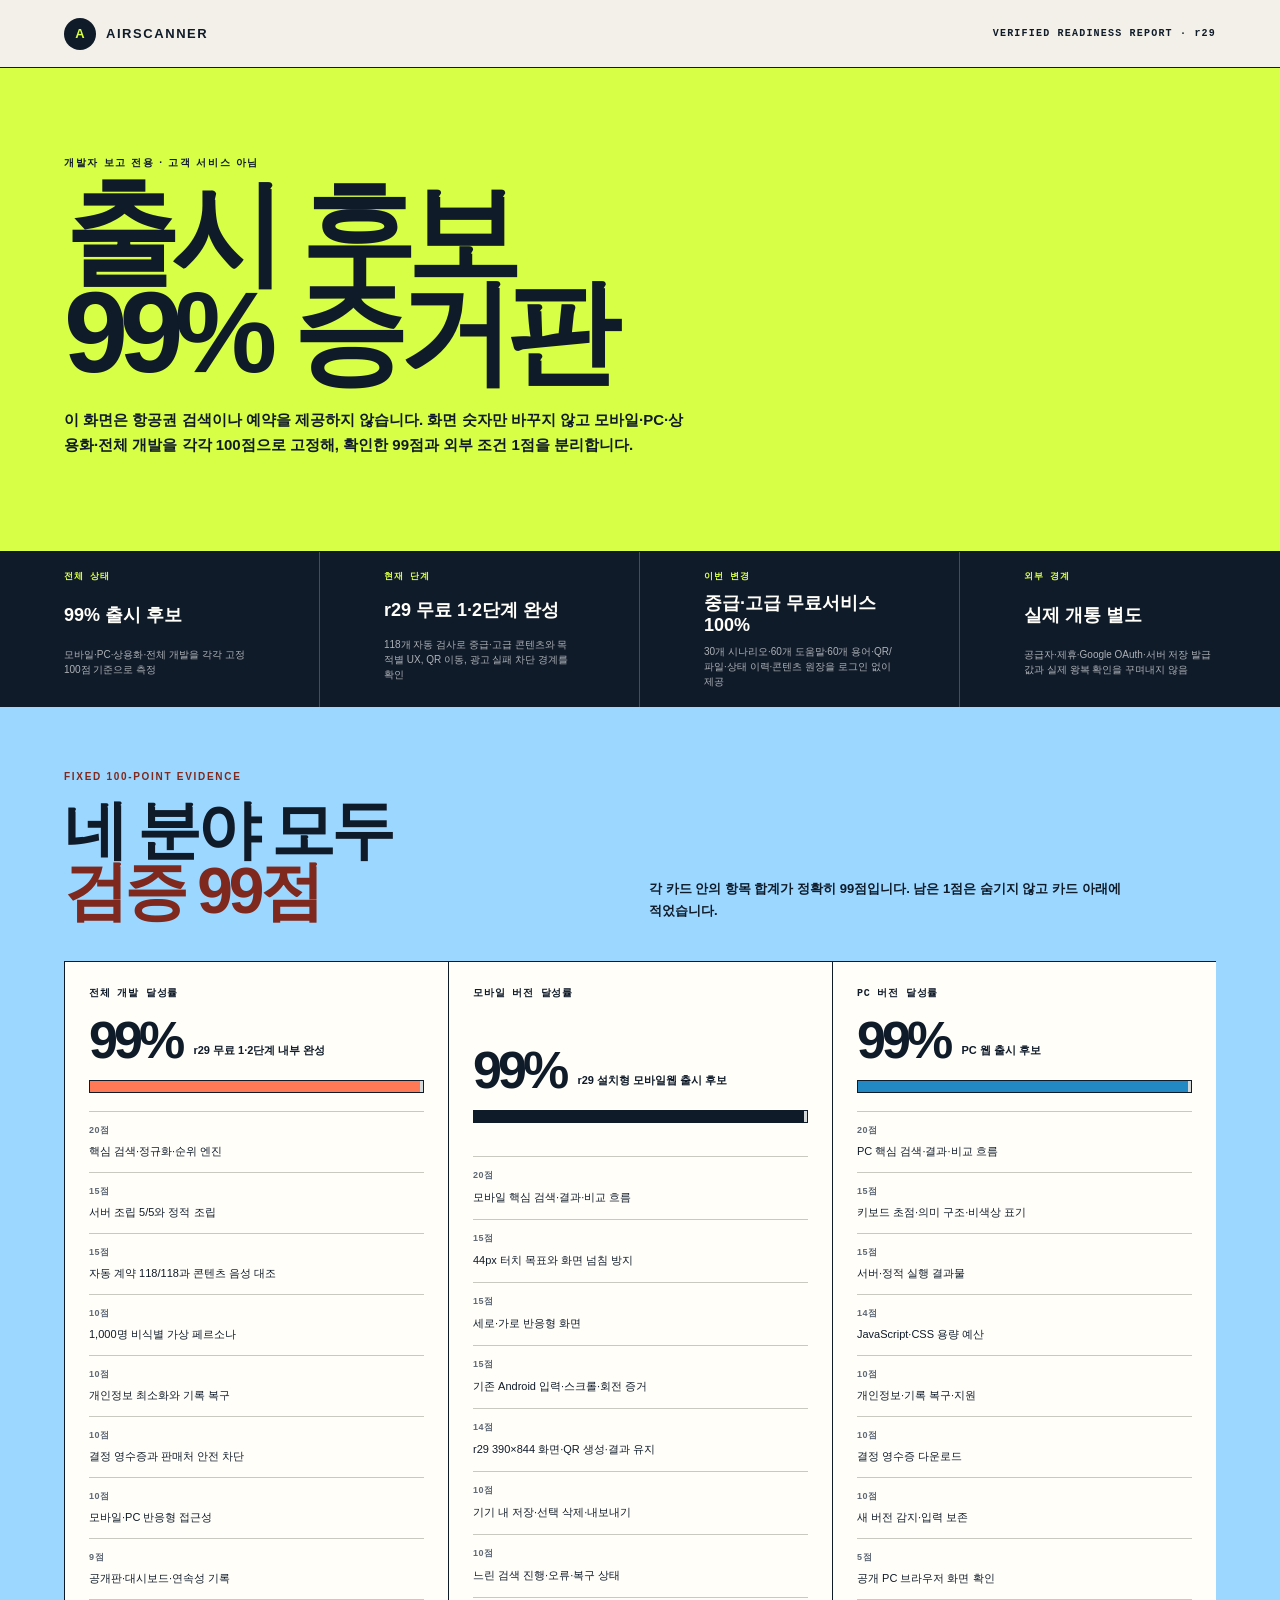
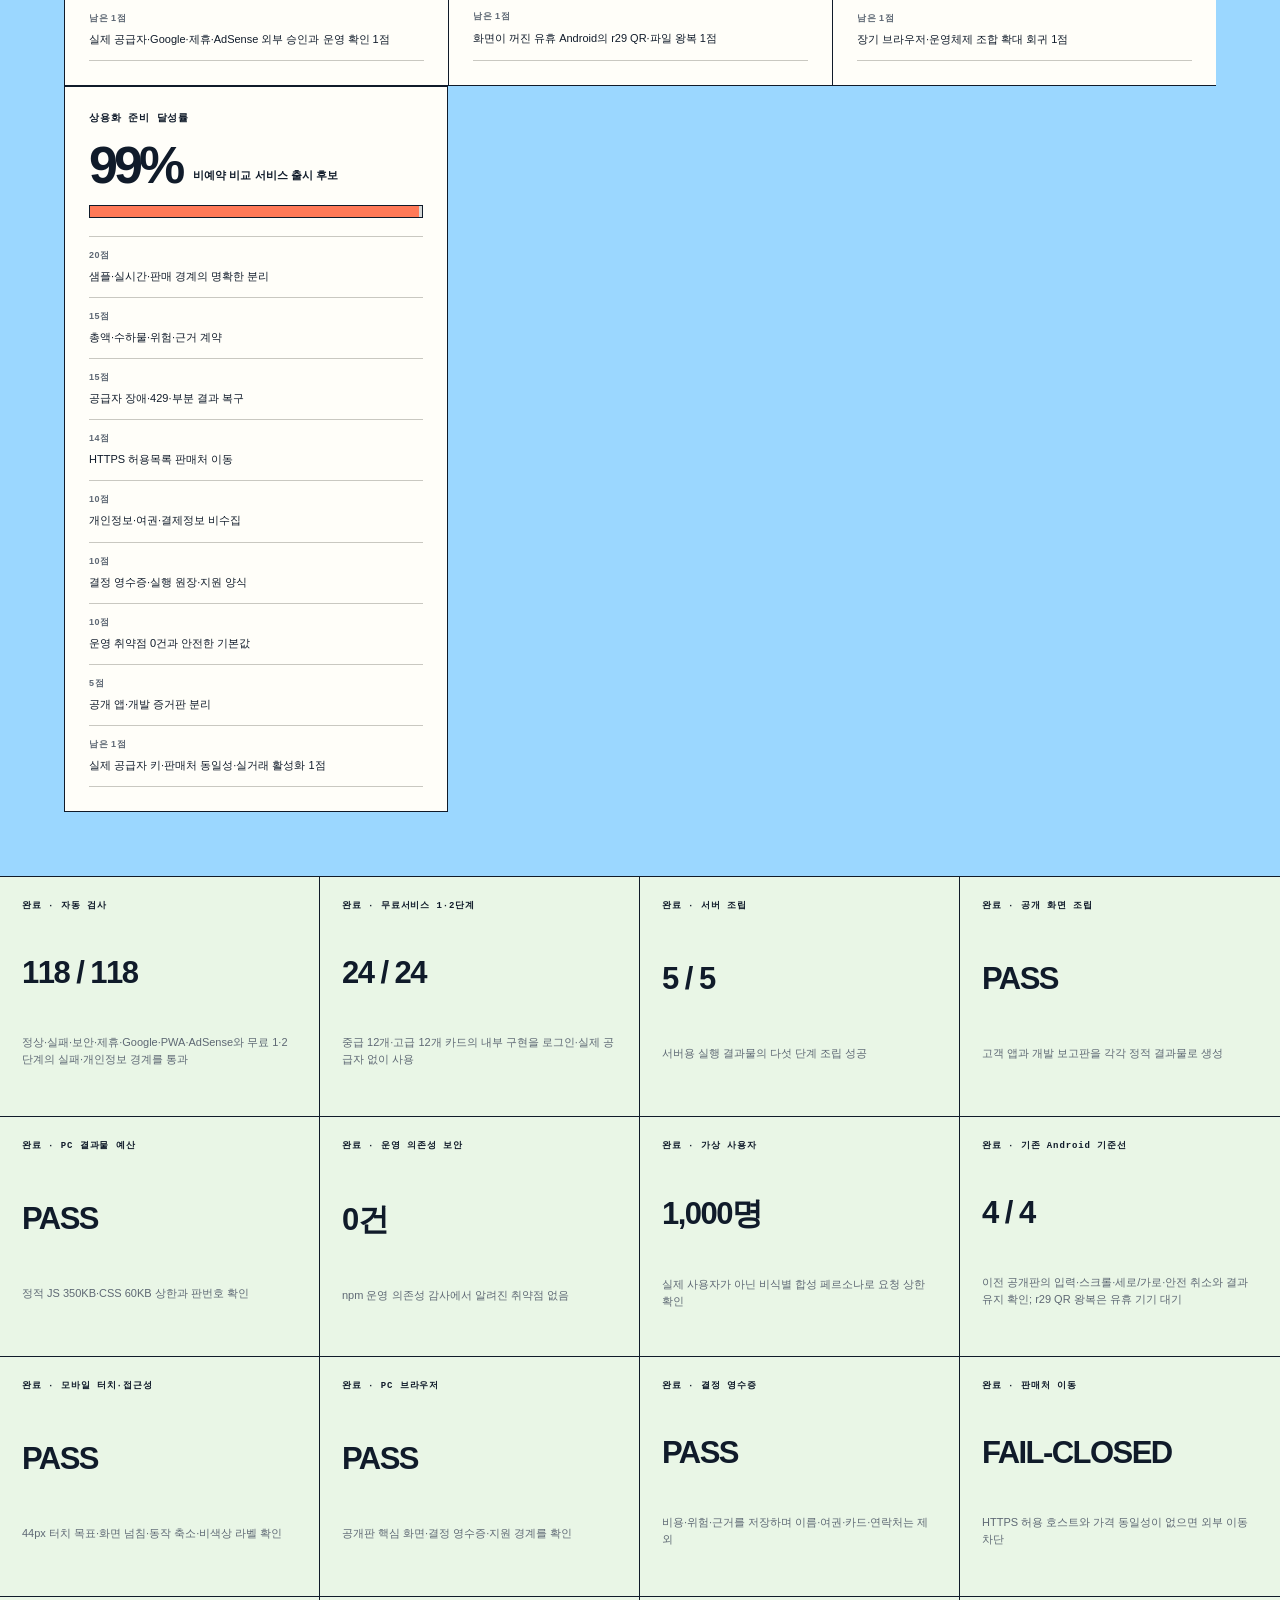
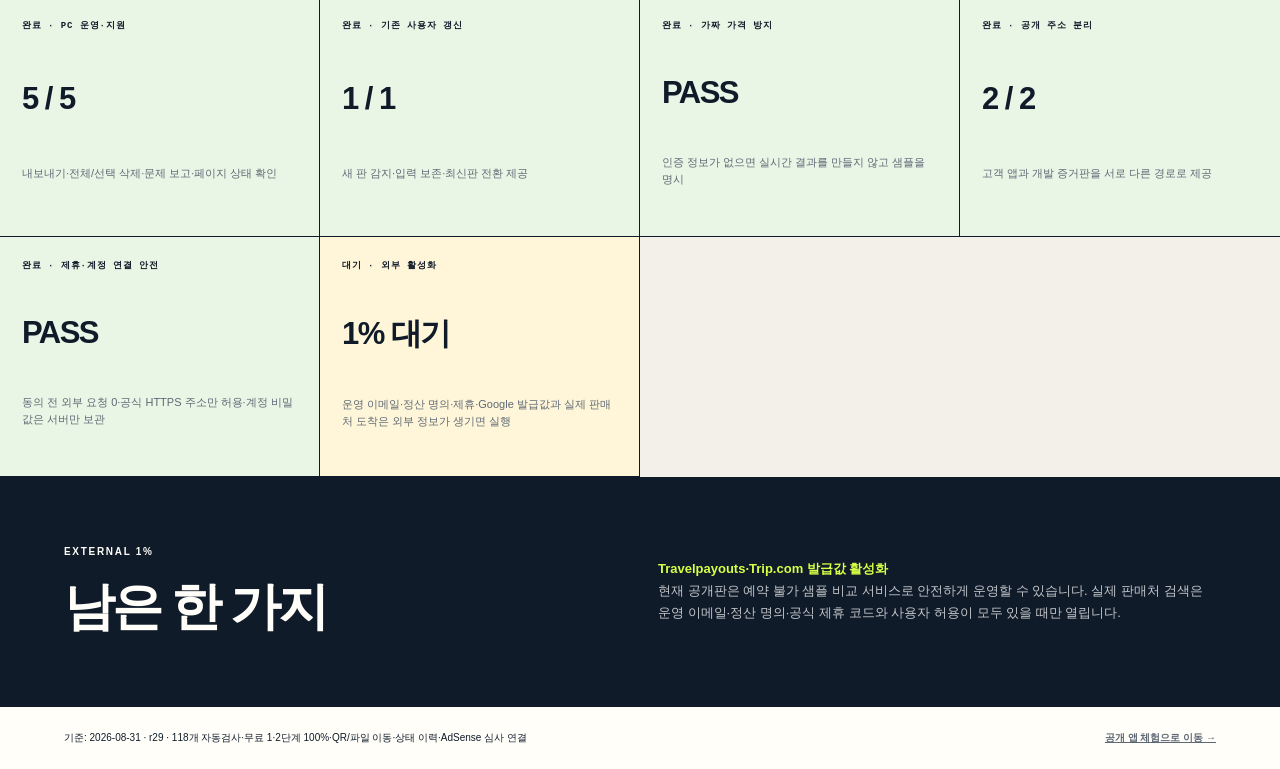
==== commit 321dc8df: "r29-versioned-assets-public" ====
--- a/dashboard/index.html
+++ b/dashboard/index.html
@@ -12,7 +12,7 @@
   </head>
   <body>
     <div id="root"></div>
-    <link rel="stylesheet" href="./assets/index.css" />
-    <script defer src="./assets/index.js"></script>
+    <link rel="stylesheet" href="./assets/index.css?v=r29-final" />
+    <script defer src="./assets/index.js?v=r29-final"></script>
   </body>
 </html>
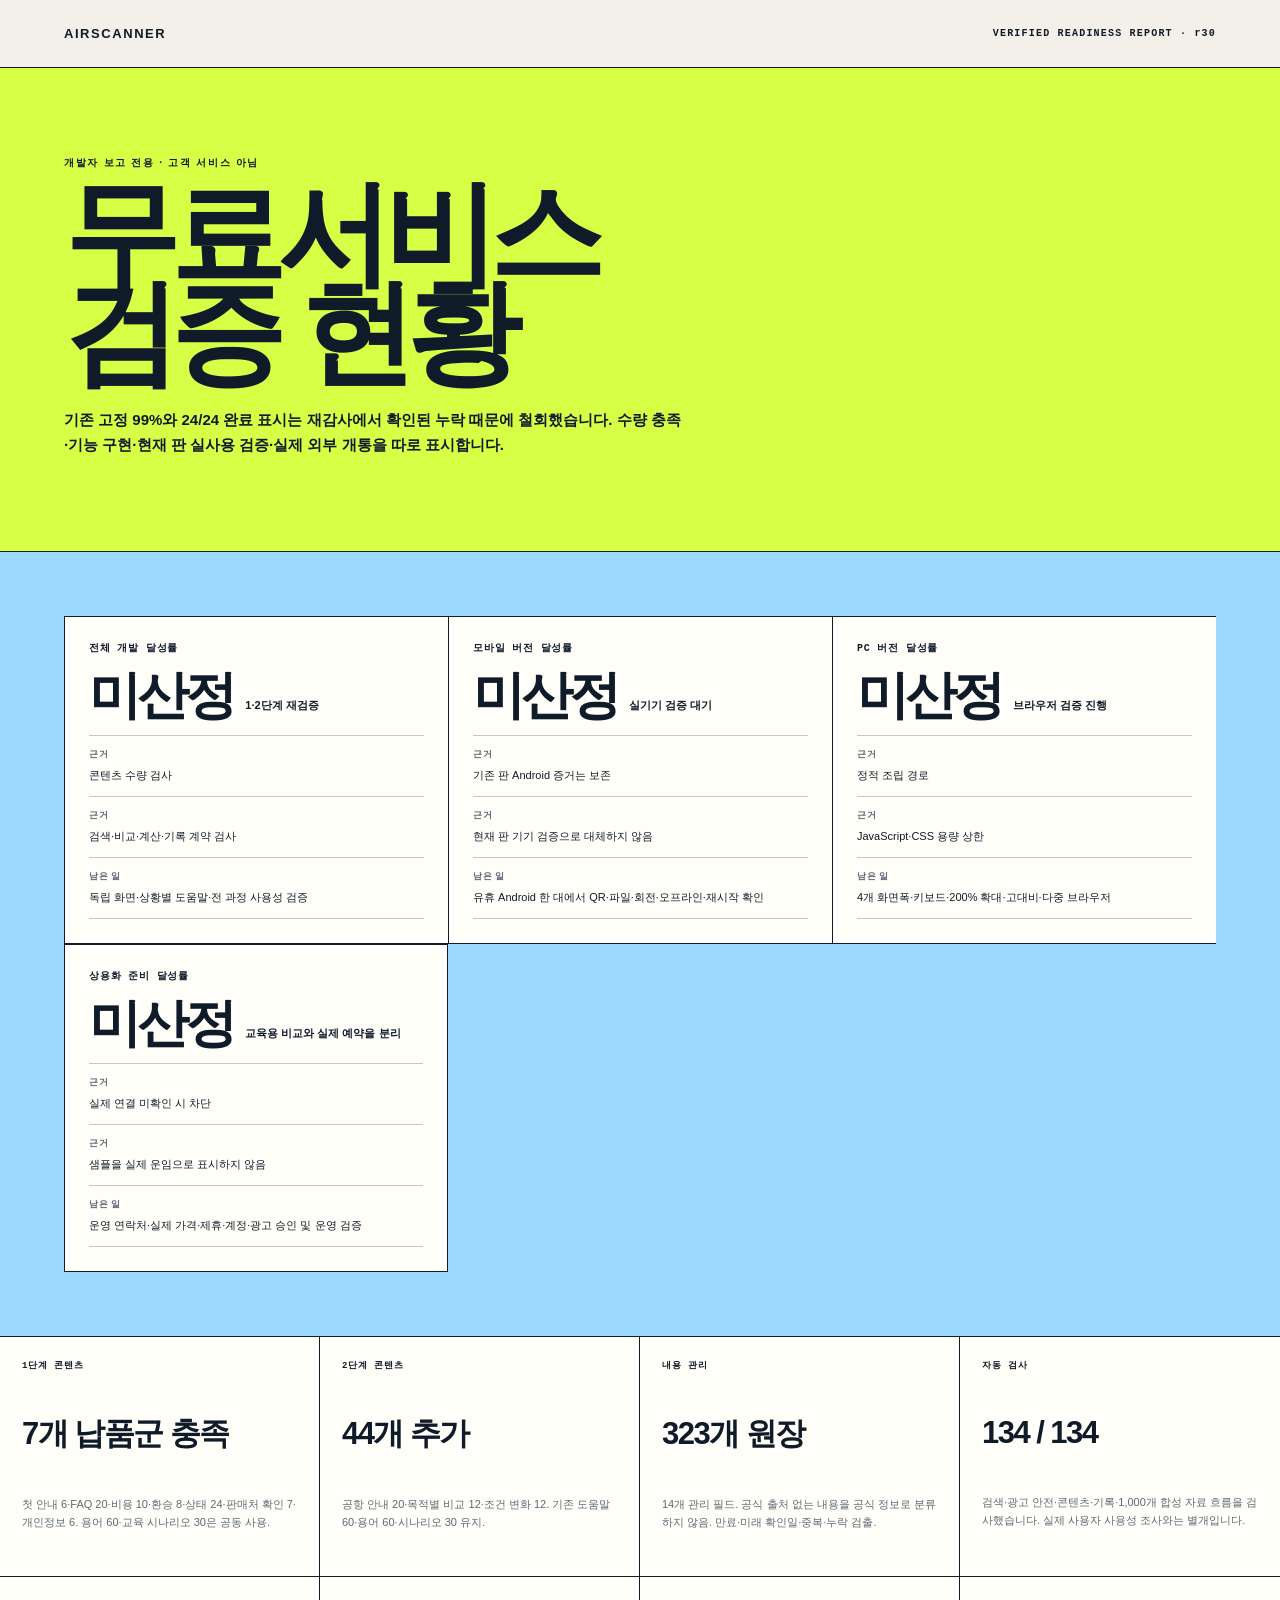
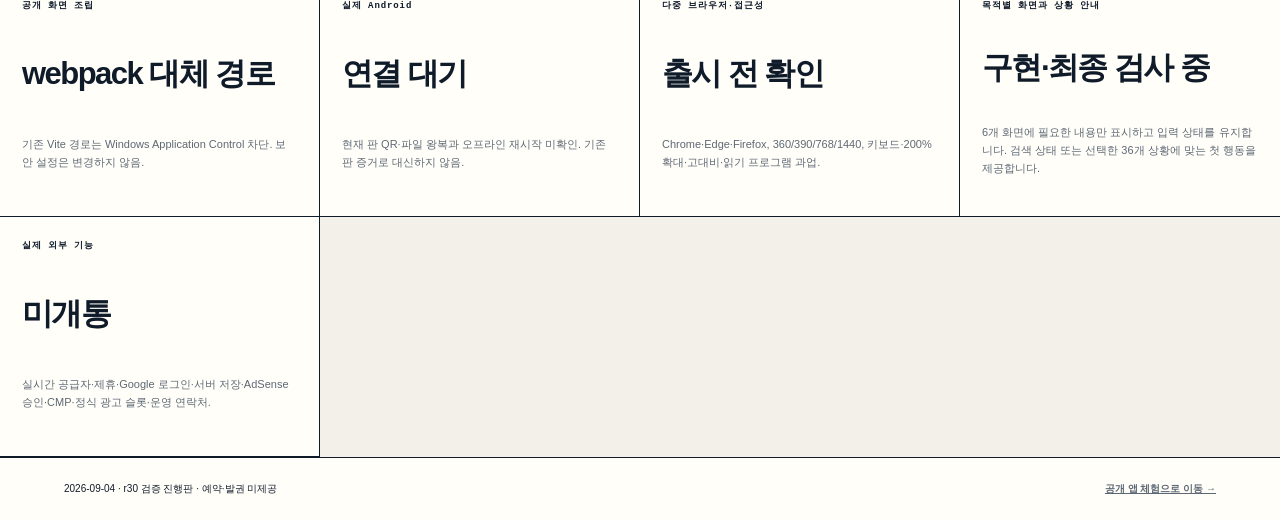
==== commit 031bcf14: "release: AirScanner r30 stage 1 and 2 static pages" ====
--- a/dashboard/index.html
+++ b/dashboard/index.html
@@ -4,7 +4,7 @@
     <meta charset="UTF-8" />
     <meta name="viewport" content="width=device-width, initial-scale=1.0" />
     <meta name="theme-color" content="#091628" />
-    <meta name="airscanner-build" content="airscanner-0.7.0-r29-free-stage2-complete" />
+    <meta name="airscanner-build" content="airscanner-0.7.1-r30-stage12-candidate" />
     <!-- AIRSCANNER_ADSENSE_META_BEGIN --><meta name="google-adsense-account" content="ca-pub-2476023536699107"><!-- AIRSCANNER_ADSENSE_META_END -->
     <meta name="description" content="도시 공항군, 유연 날짜, 수하물과 환승 위험을 함께 비교하고 외부 판매처를 안전하게 연결하는 에어스캐너" />
     <link rel="manifest" href="./manifest.webmanifest" />
@@ -12,7 +12,7 @@
   </head>
   <body>
     <div id="root"></div>
-    <link rel="stylesheet" href="./assets/index.css?v=r29-final" />
-    <script defer src="./assets/index.js?v=r29-final"></script>
+    <link rel="stylesheet" href="./assets/index.css?v=r30-stage12-candidate" />
+    <script defer src="./assets/index.js?v=r30-stage12-candidate"></script>
   </body>
 </html>
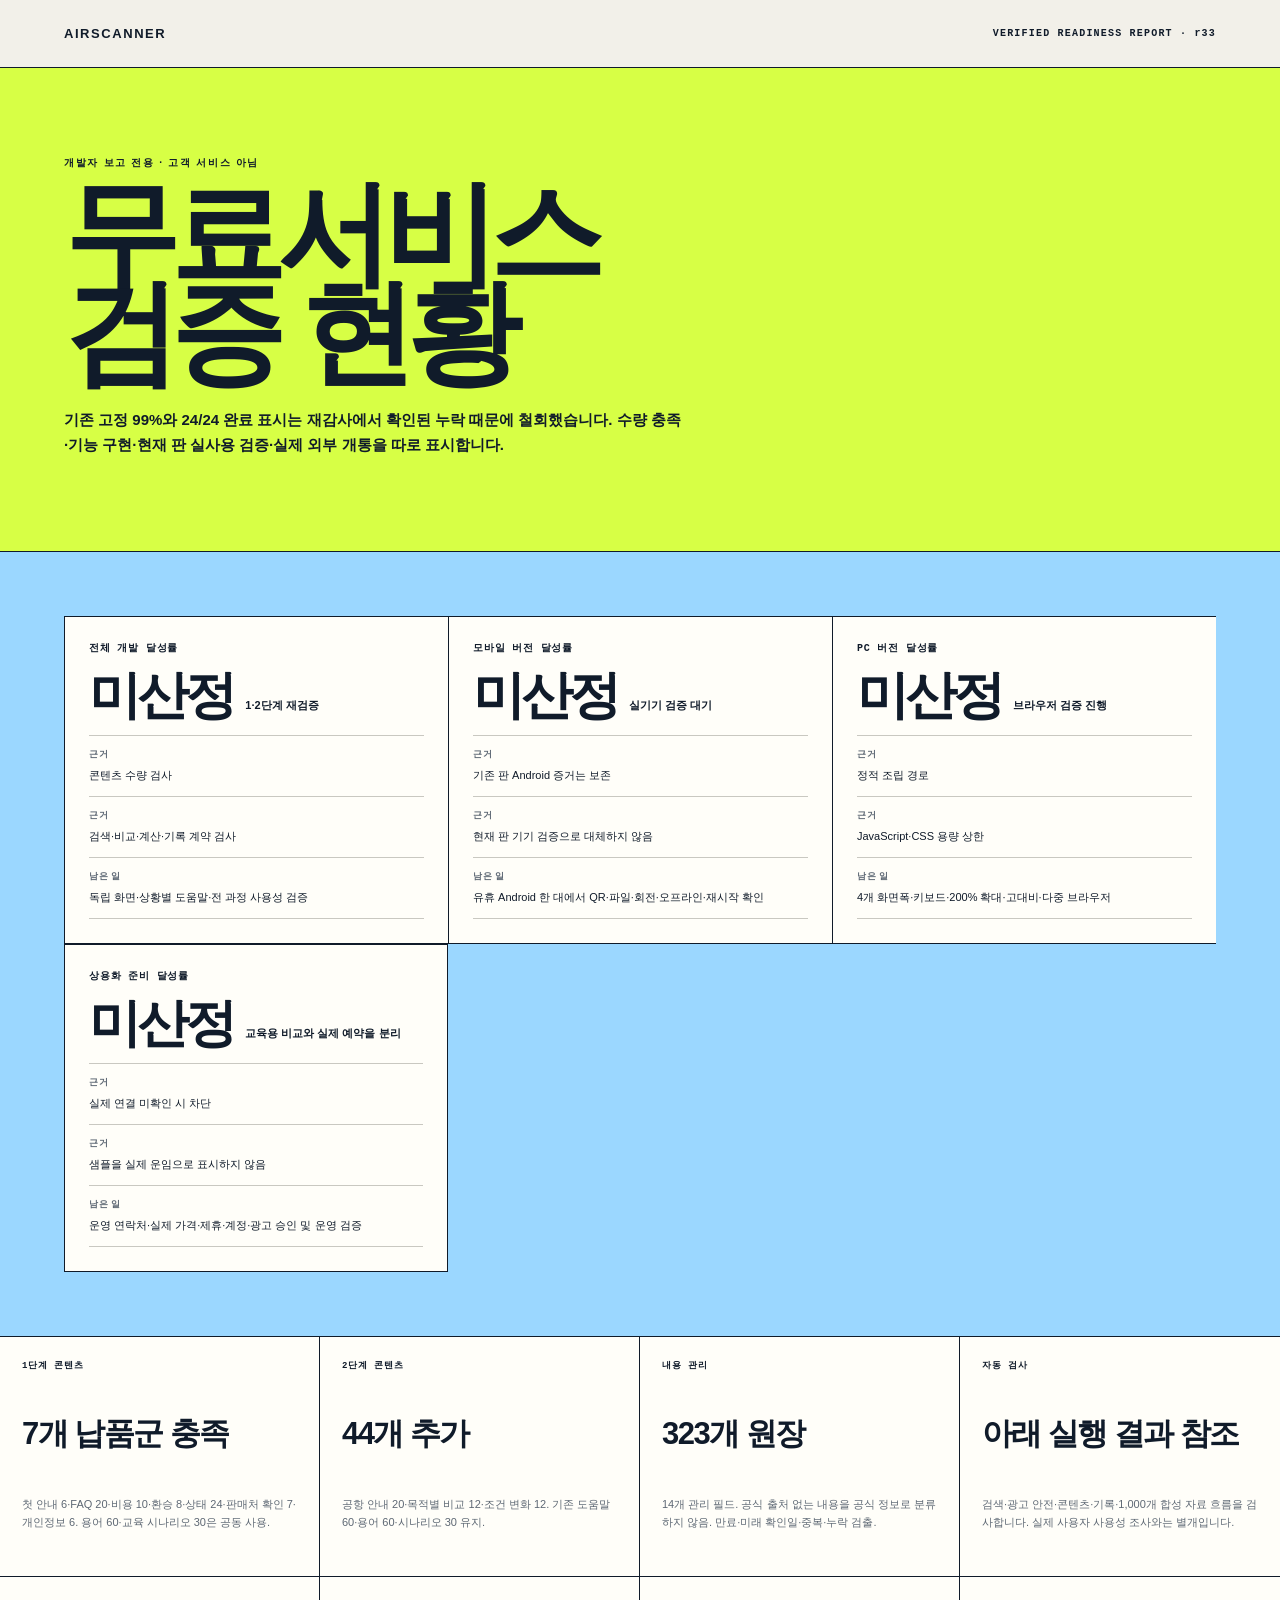
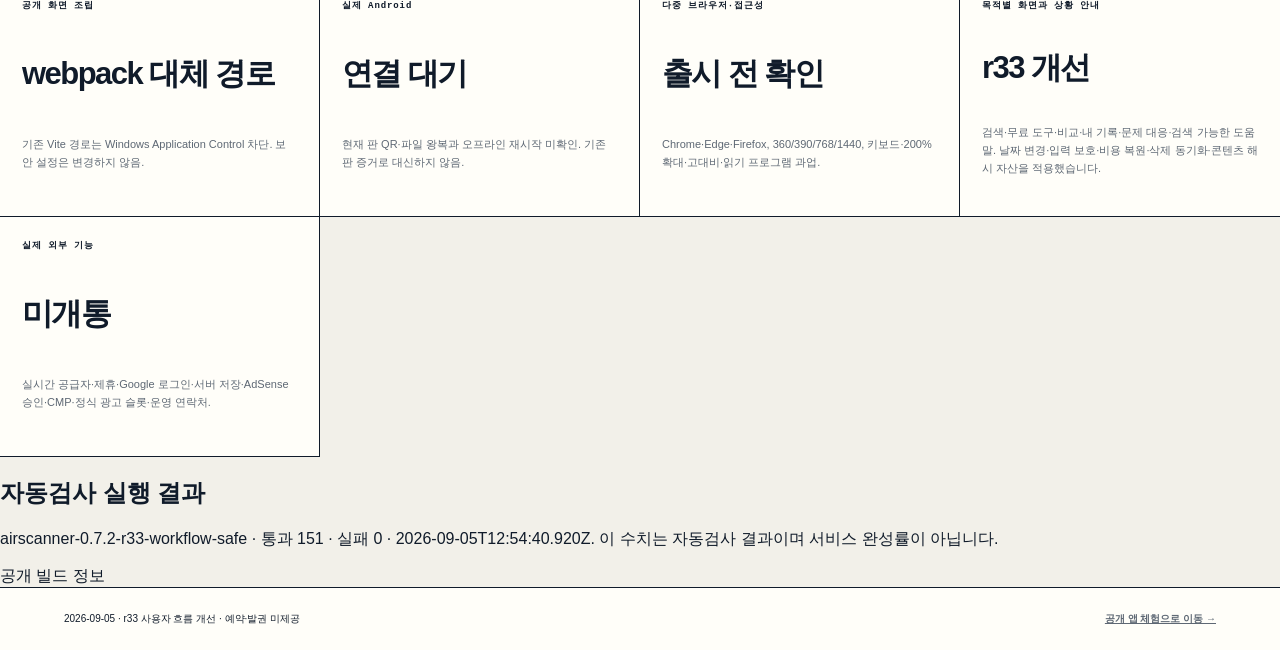
==== commit a8d96008: "Release r33: safe input, searchable guidance, local record controls and cache-safe assets" ====
--- a/dashboard/index.html
+++ b/dashboard/index.html
@@ -1,18 +1,19 @@
 <!doctype html>
 <html lang="ko">
   <head>
+    <base href="../" />
     <meta charset="UTF-8" />
     <meta name="viewport" content="width=device-width, initial-scale=1.0" />
     <meta name="theme-color" content="#091628" />
-    <meta name="airscanner-build" content="airscanner-0.7.1-r30-stage12-candidate" />
+    <meta name="airscanner-build" content="airscanner-0.7.2-r33-workflow-safe" />
     <!-- AIRSCANNER_ADSENSE_META_BEGIN --><meta name="google-adsense-account" content="ca-pub-2476023536699107"><!-- AIRSCANNER_ADSENSE_META_END -->
     <meta name="description" content="도시 공항군, 유연 날짜, 수하물과 환승 위험을 함께 비교하고 외부 판매처를 안전하게 연결하는 에어스캐너" />
     <link rel="manifest" href="./manifest.webmanifest" />
     <title>에어스캐너 — 실제 총비용 항공권 비교</title>
   </head>
-  <body>
+  <body data-page="dashboard">
     <div id="root"></div>
-    <link rel="stylesheet" href="./assets/index.css?v=r30-stage12-candidate" />
-    <script defer src="./assets/index.js?v=r30-stage12-candidate"></script>
+    <link rel="stylesheet" href="./assets/styles.bcbf619ca6f8.css" />
+    <script defer src="./assets/main.cab6763c6fe5.js"></script>
   </body>
 </html>
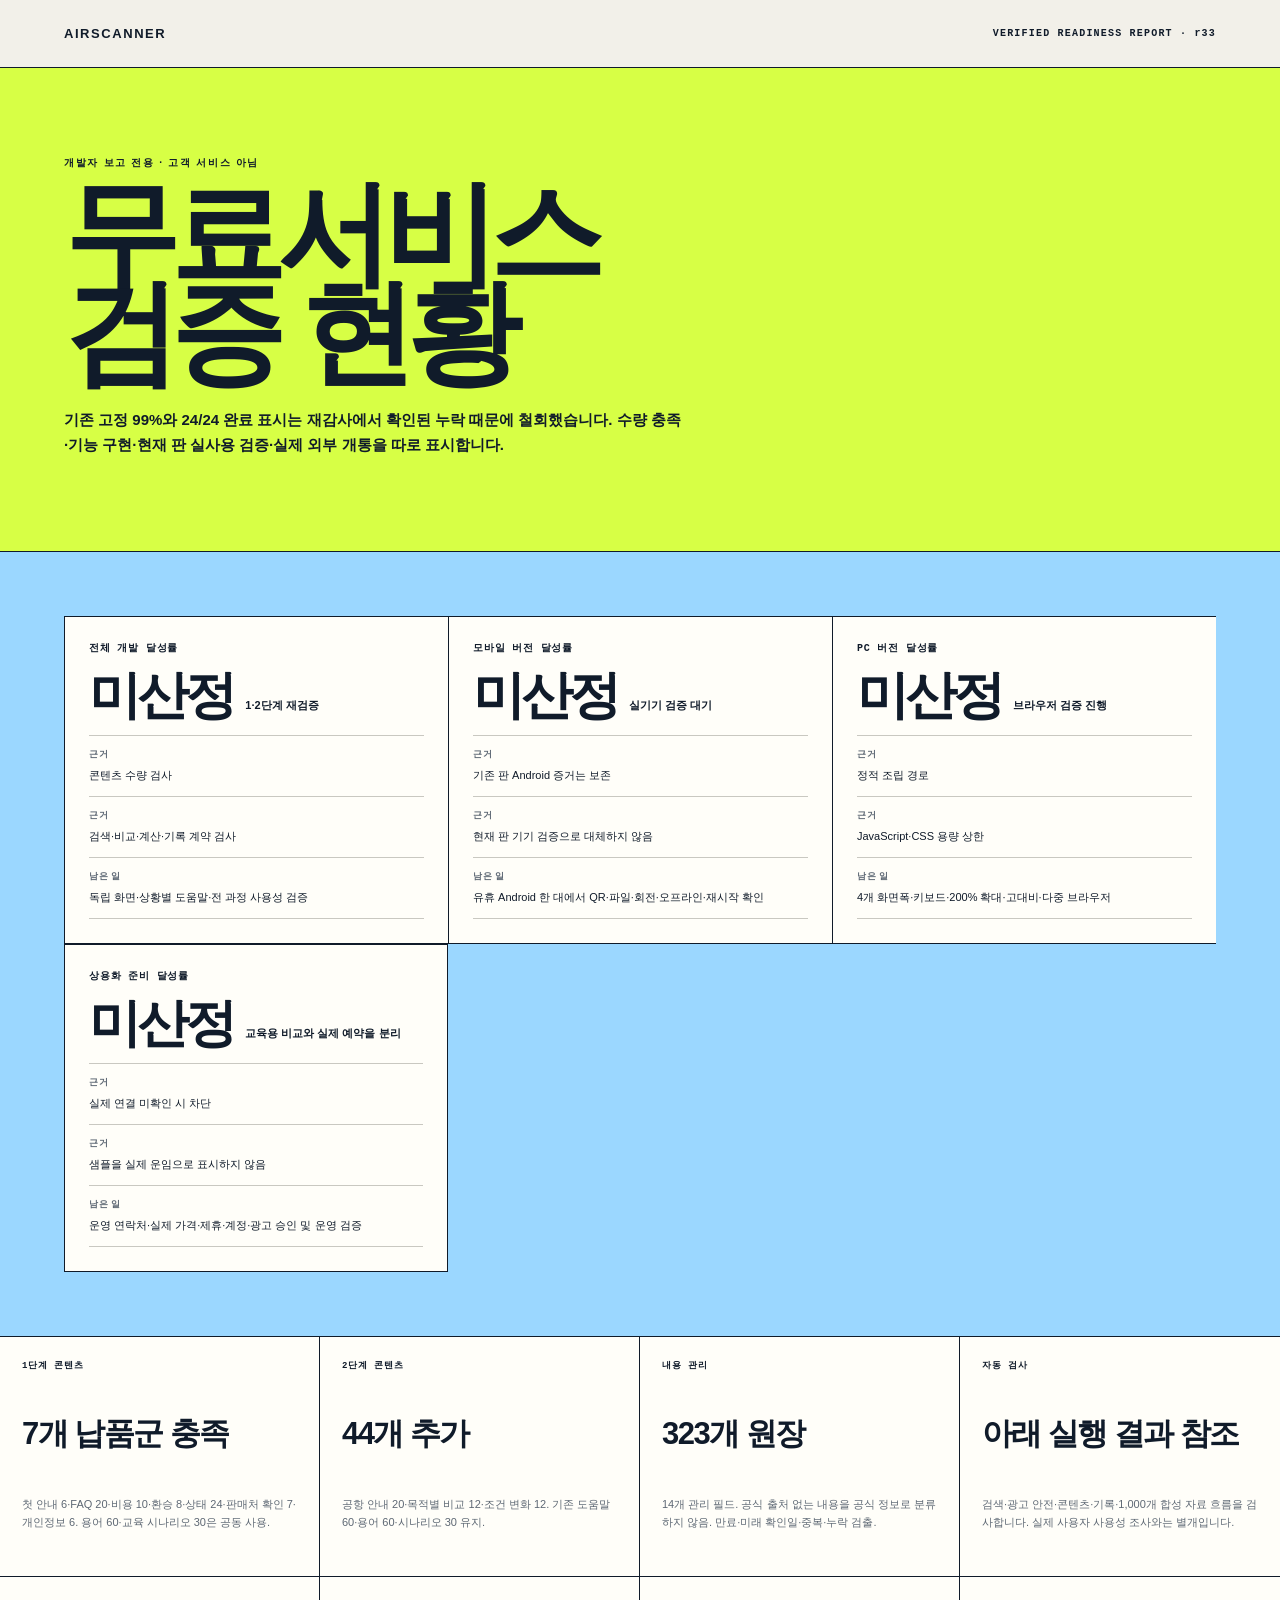
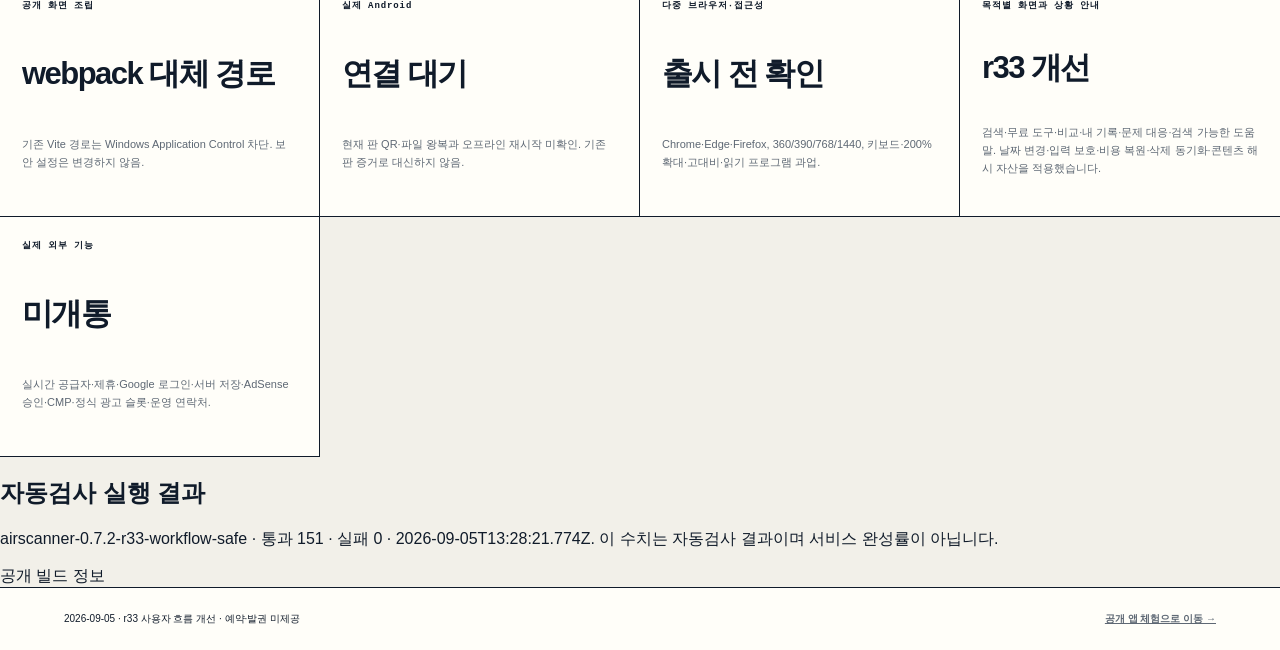
==== commit 0941a5df: "Release r33: safe input, searchable guidance, local record controls and cache-safe assets" ====
--- a/dashboard/index.html
+++ b/dashboard/index.html
@@ -14,6 +14,6 @@
   <body data-page="dashboard">
     <div id="root"></div>
     <link rel="stylesheet" href="./assets/styles.bcbf619ca6f8.css" />
-    <script defer src="./assets/main.cab6763c6fe5.js"></script>
+    <script defer src="./assets/main.343c4b72d64d.js"></script>
   </body>
 </html>
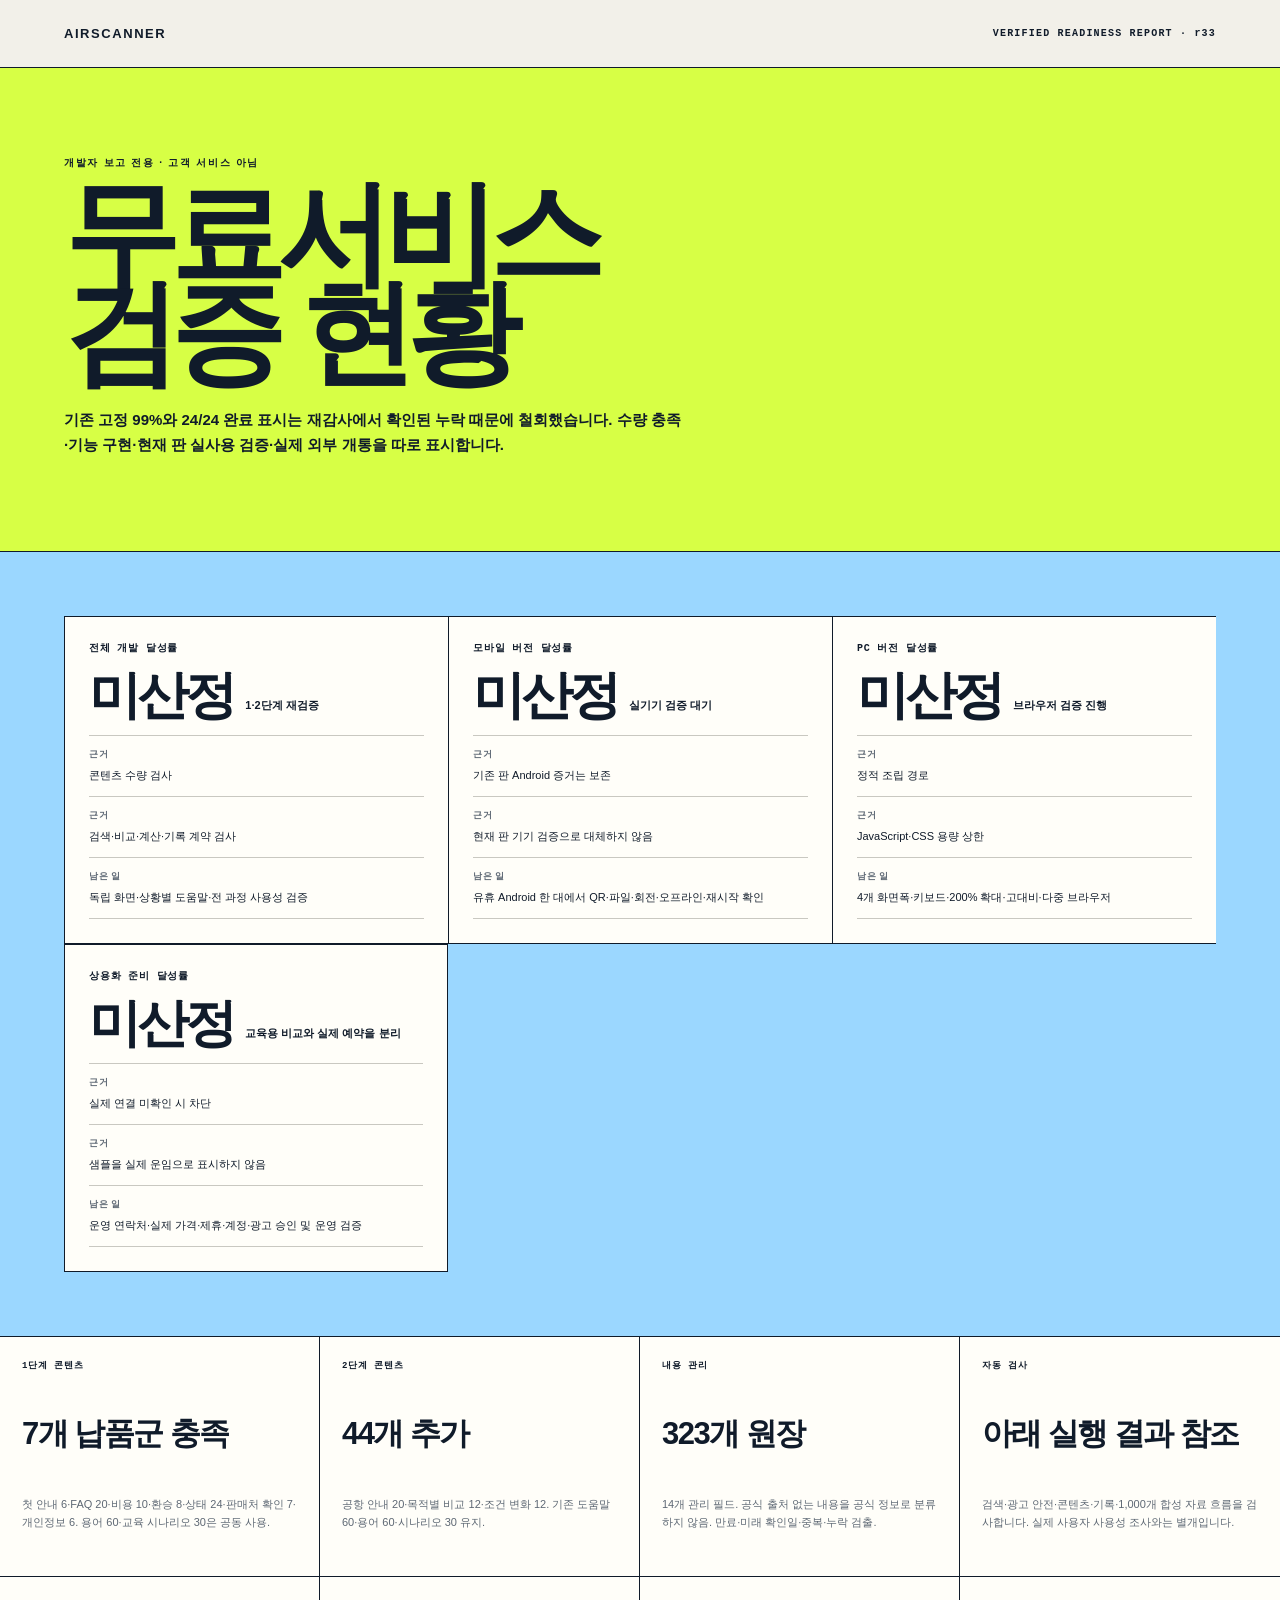
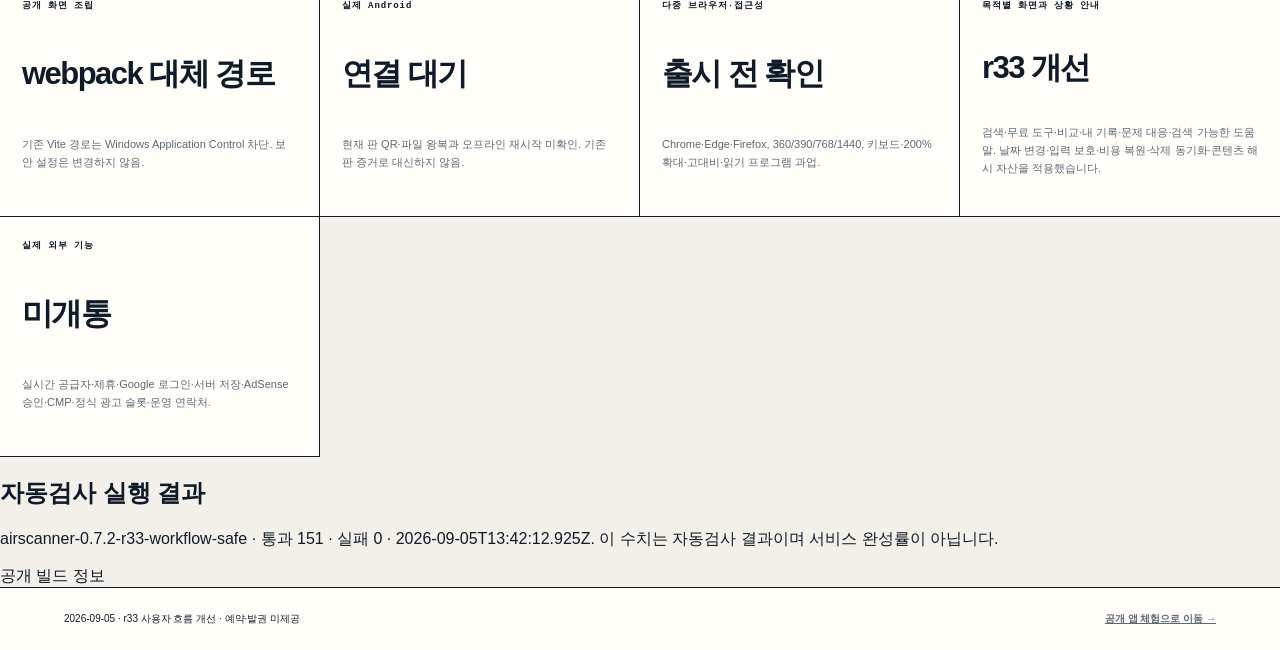
==== commit 1157f882: "Release r33: safe input, searchable guidance, local record controls and cache-safe assets" ====
--- a/dashboard/index.html
+++ b/dashboard/index.html
@@ -14,6 +14,6 @@
   <body data-page="dashboard">
     <div id="root"></div>
     <link rel="stylesheet" href="./assets/styles.bcbf619ca6f8.css" />
-    <script defer src="./assets/main.343c4b72d64d.js"></script>
+    <script defer src="./assets/main.5f3225d90c34.js"></script>
   </body>
 </html>
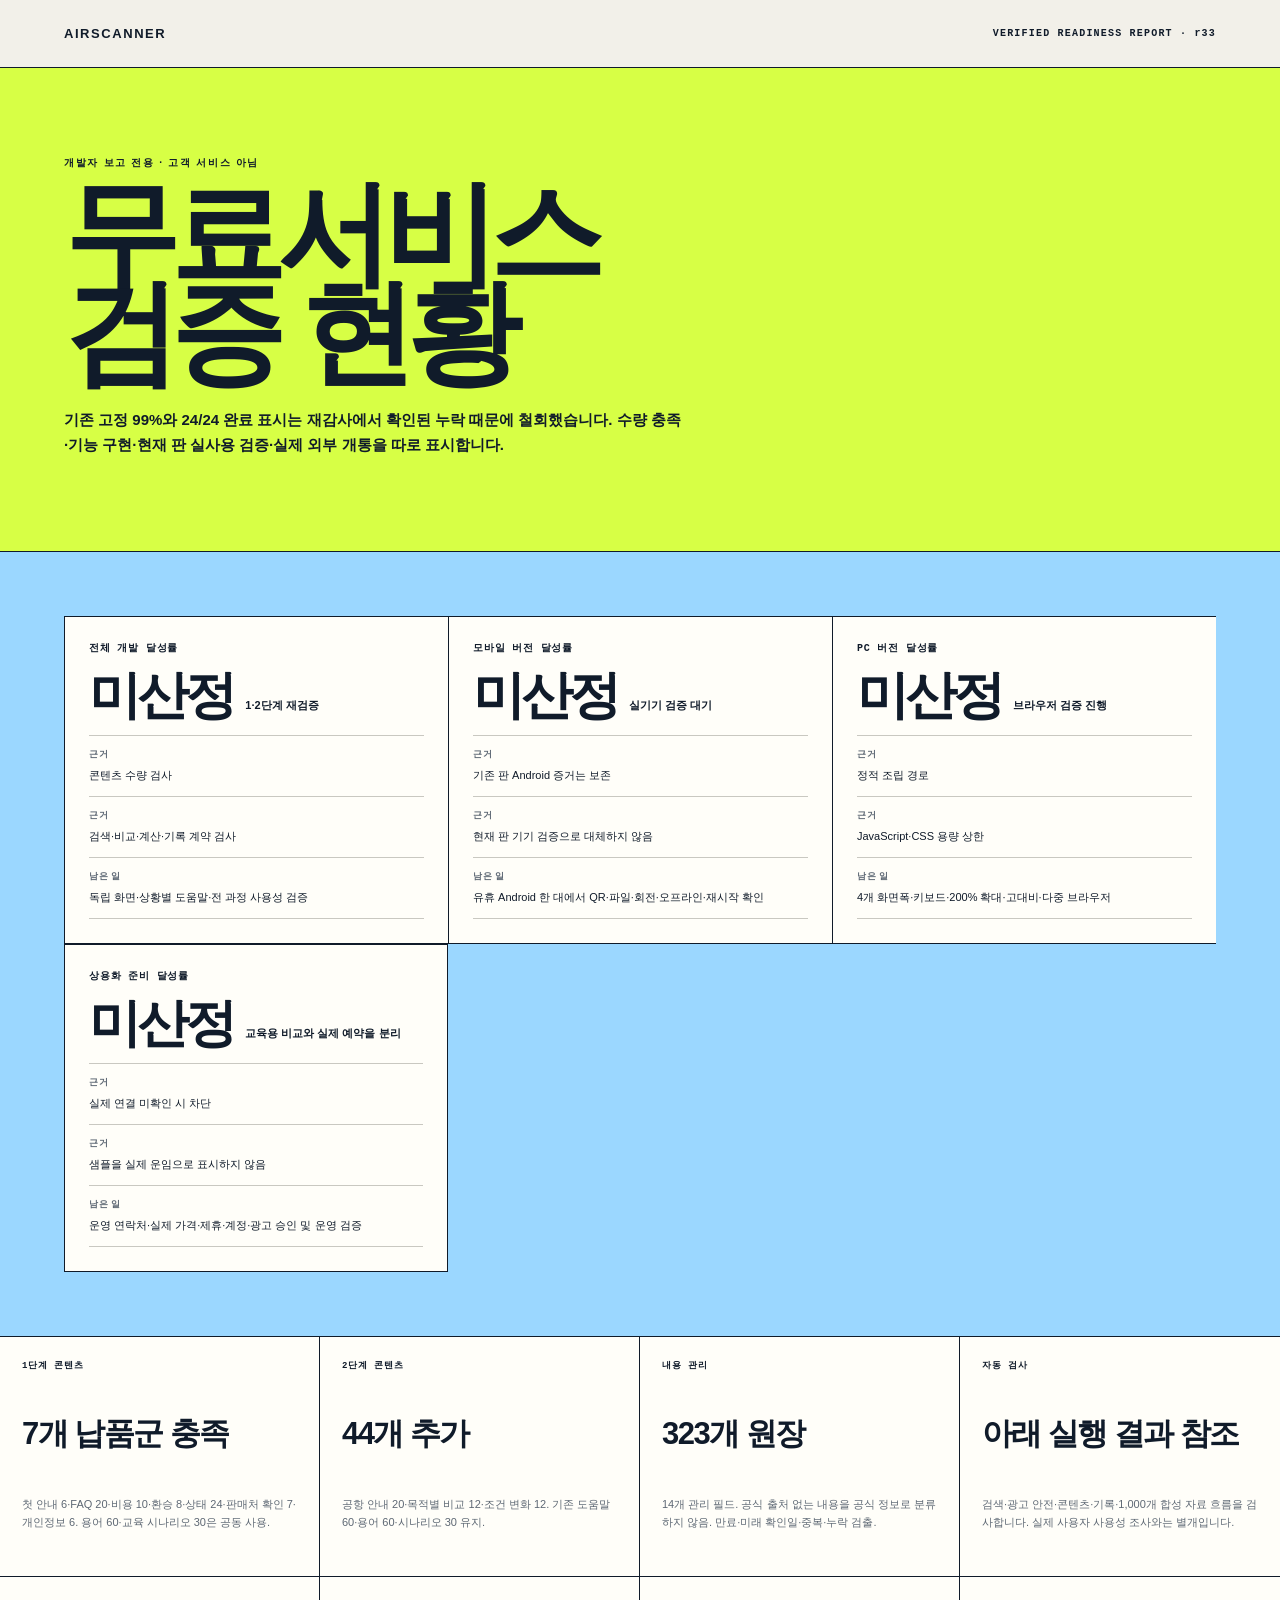
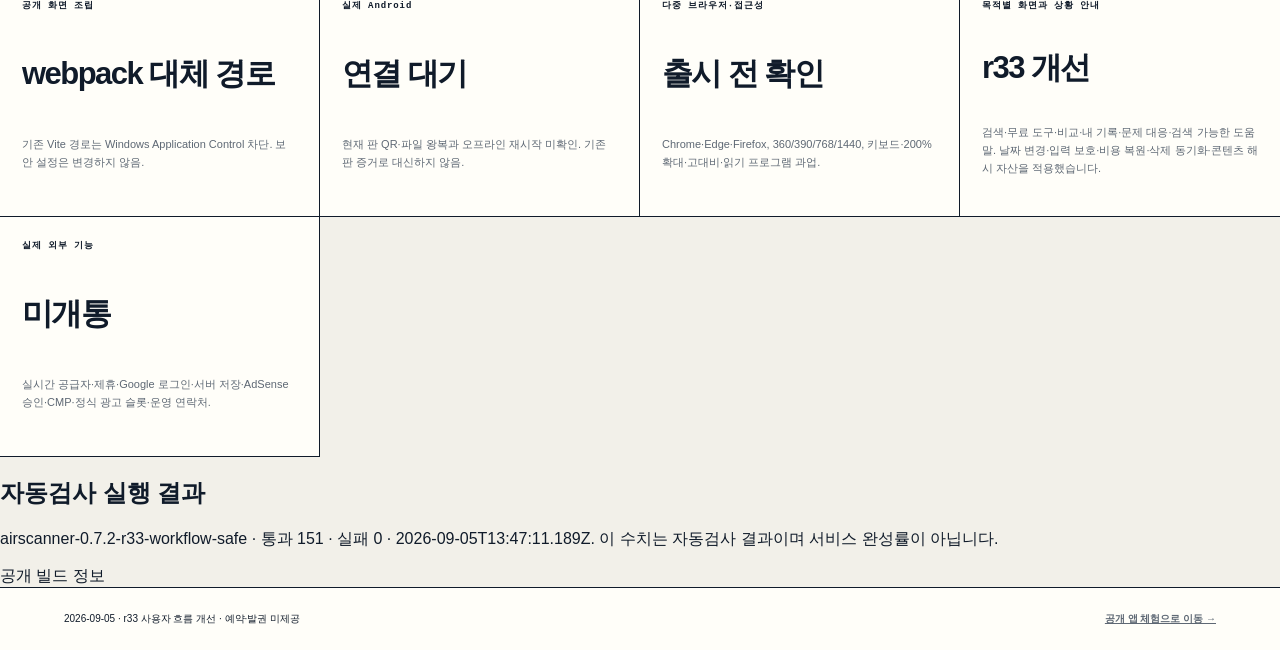
==== commit 7891ae5b: "Release r33: safe input, searchable guidance, local record controls and cache-safe assets" ====
--- a/dashboard/index.html
+++ b/dashboard/index.html
@@ -14,6 +14,6 @@
   <body data-page="dashboard">
     <div id="root"></div>
     <link rel="stylesheet" href="./assets/styles.bcbf619ca6f8.css" />
-    <script defer src="./assets/main.5f3225d90c34.js"></script>
+    <script defer src="./assets/main.bc400c265edc.js"></script>
   </body>
 </html>
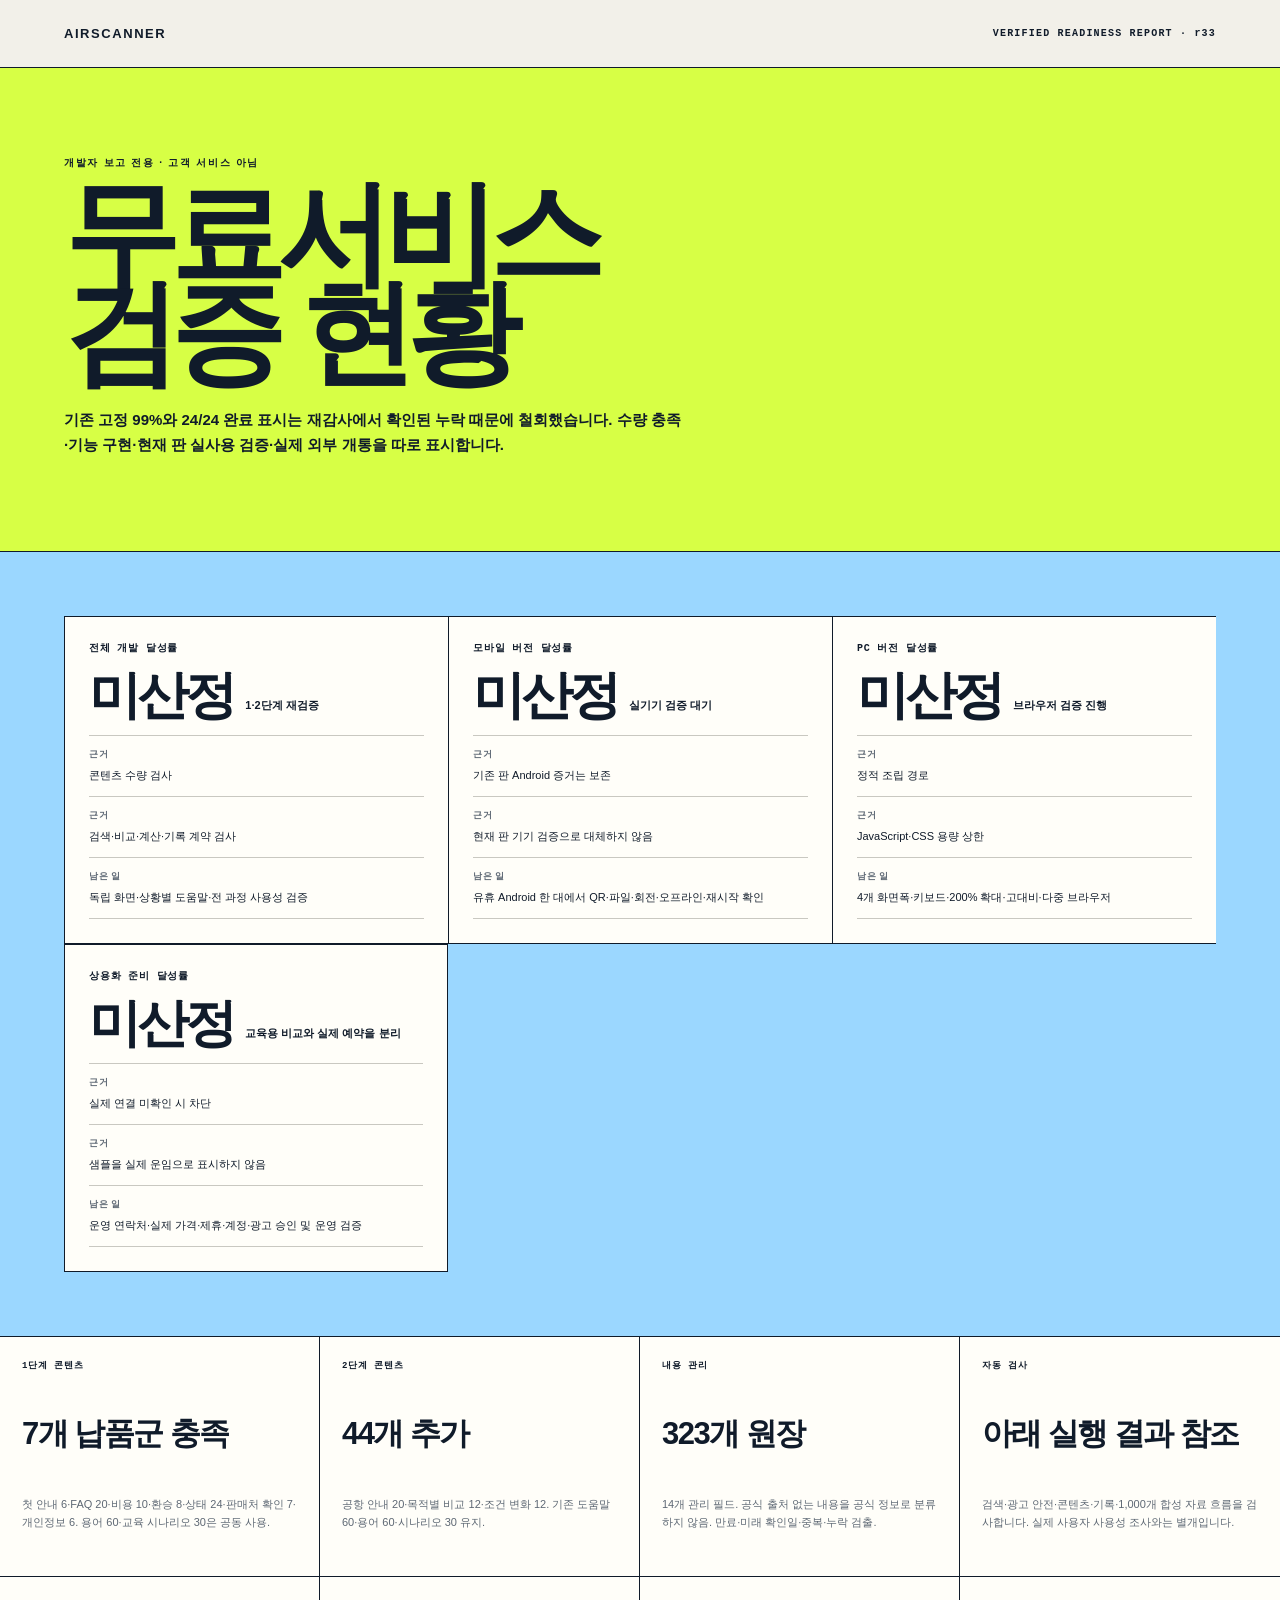
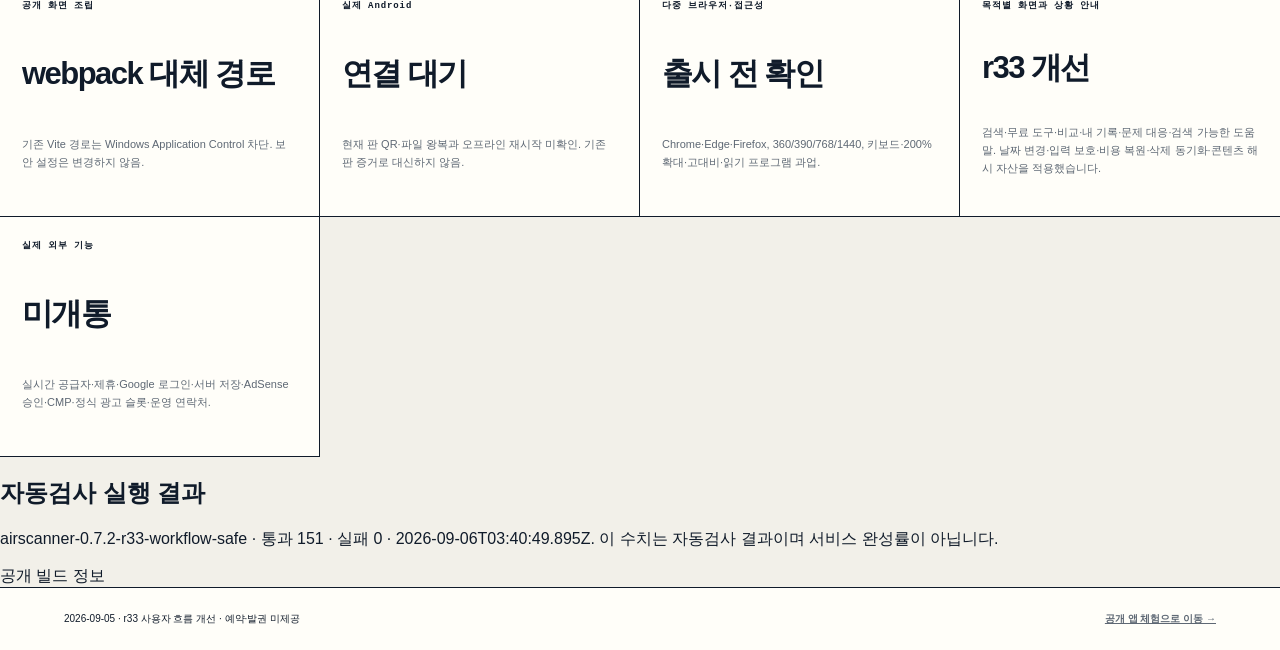
==== commit 51761753: "Release r33: safe input, searchable guidance, local record controls and cache-safe assets" ====
--- a/dashboard/index.html
+++ b/dashboard/index.html
@@ -14,6 +14,6 @@
   <body data-page="dashboard">
     <div id="root"></div>
     <link rel="stylesheet" href="./assets/styles.bcbf619ca6f8.css" />
-    <script defer src="./assets/main.bc400c265edc.js"></script>
+    <script defer src="./assets/main.8dd169ab20ee.js"></script>
   </body>
 </html>
